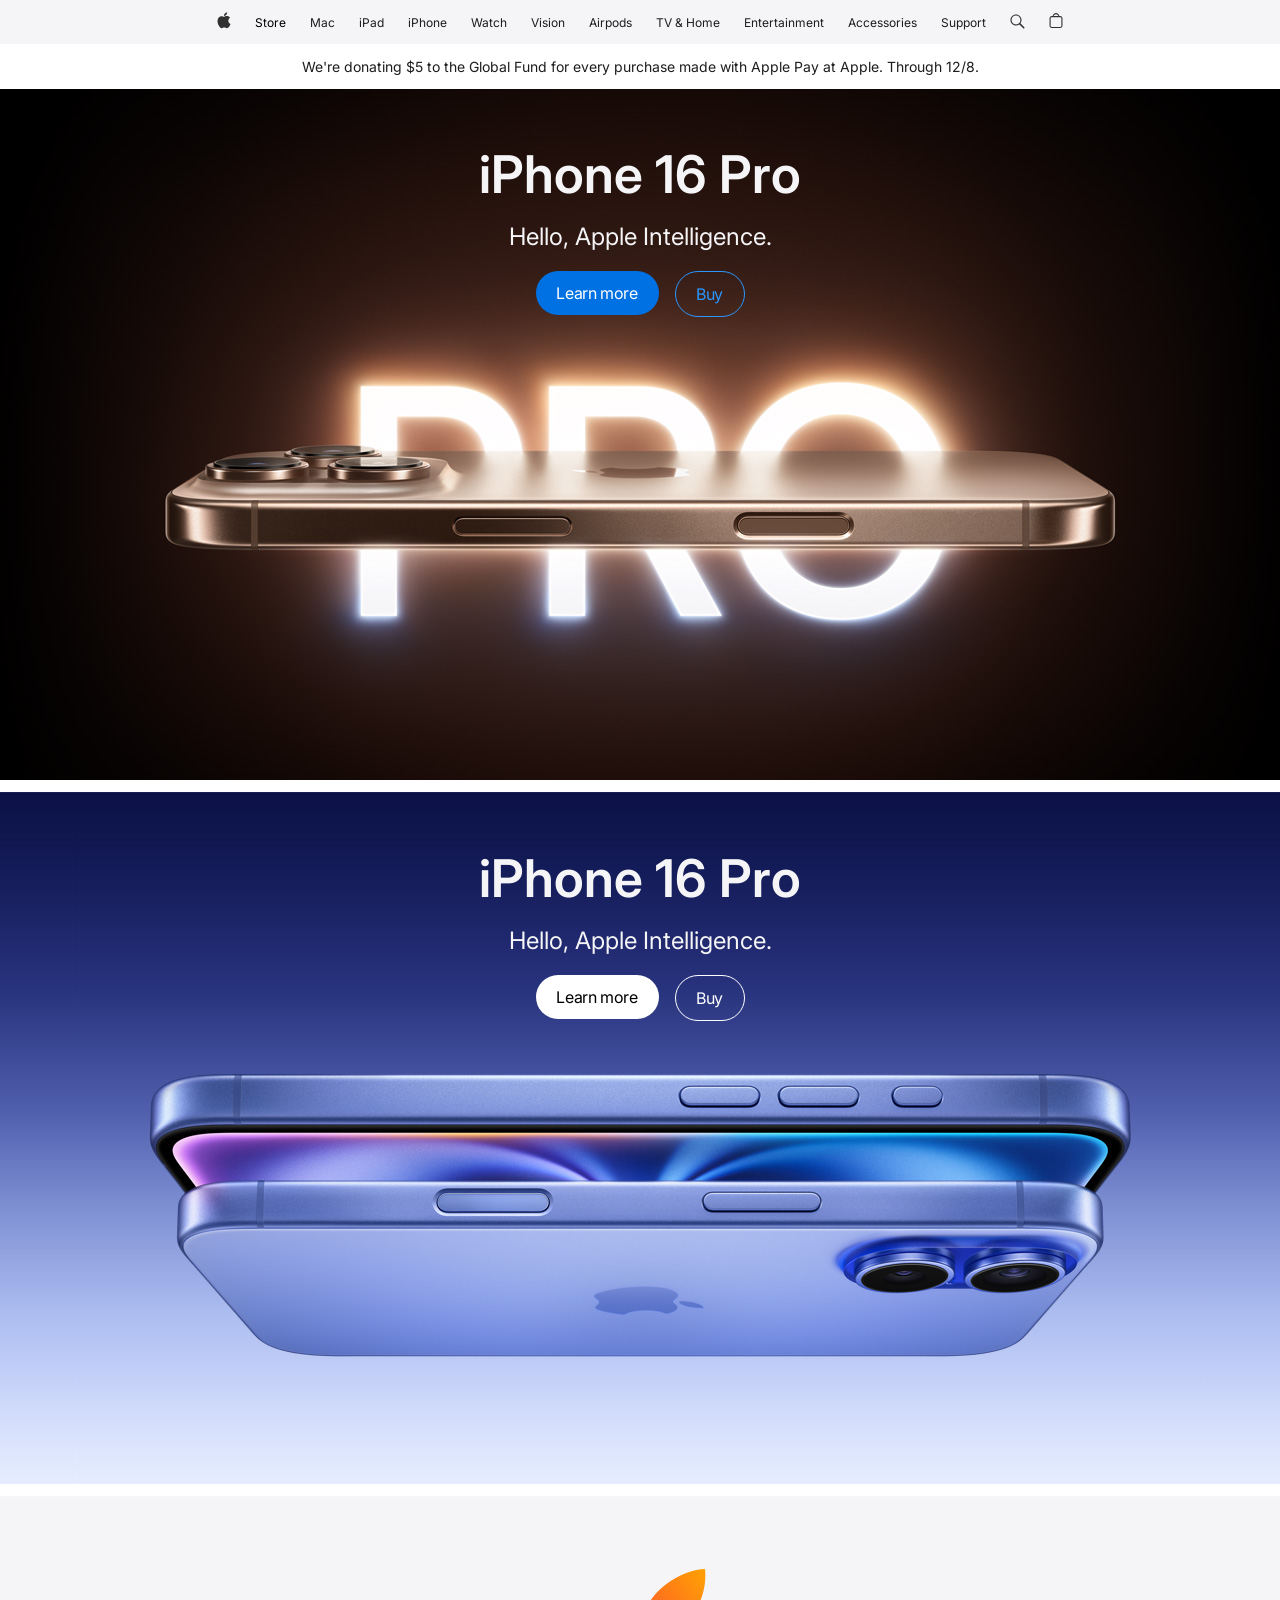
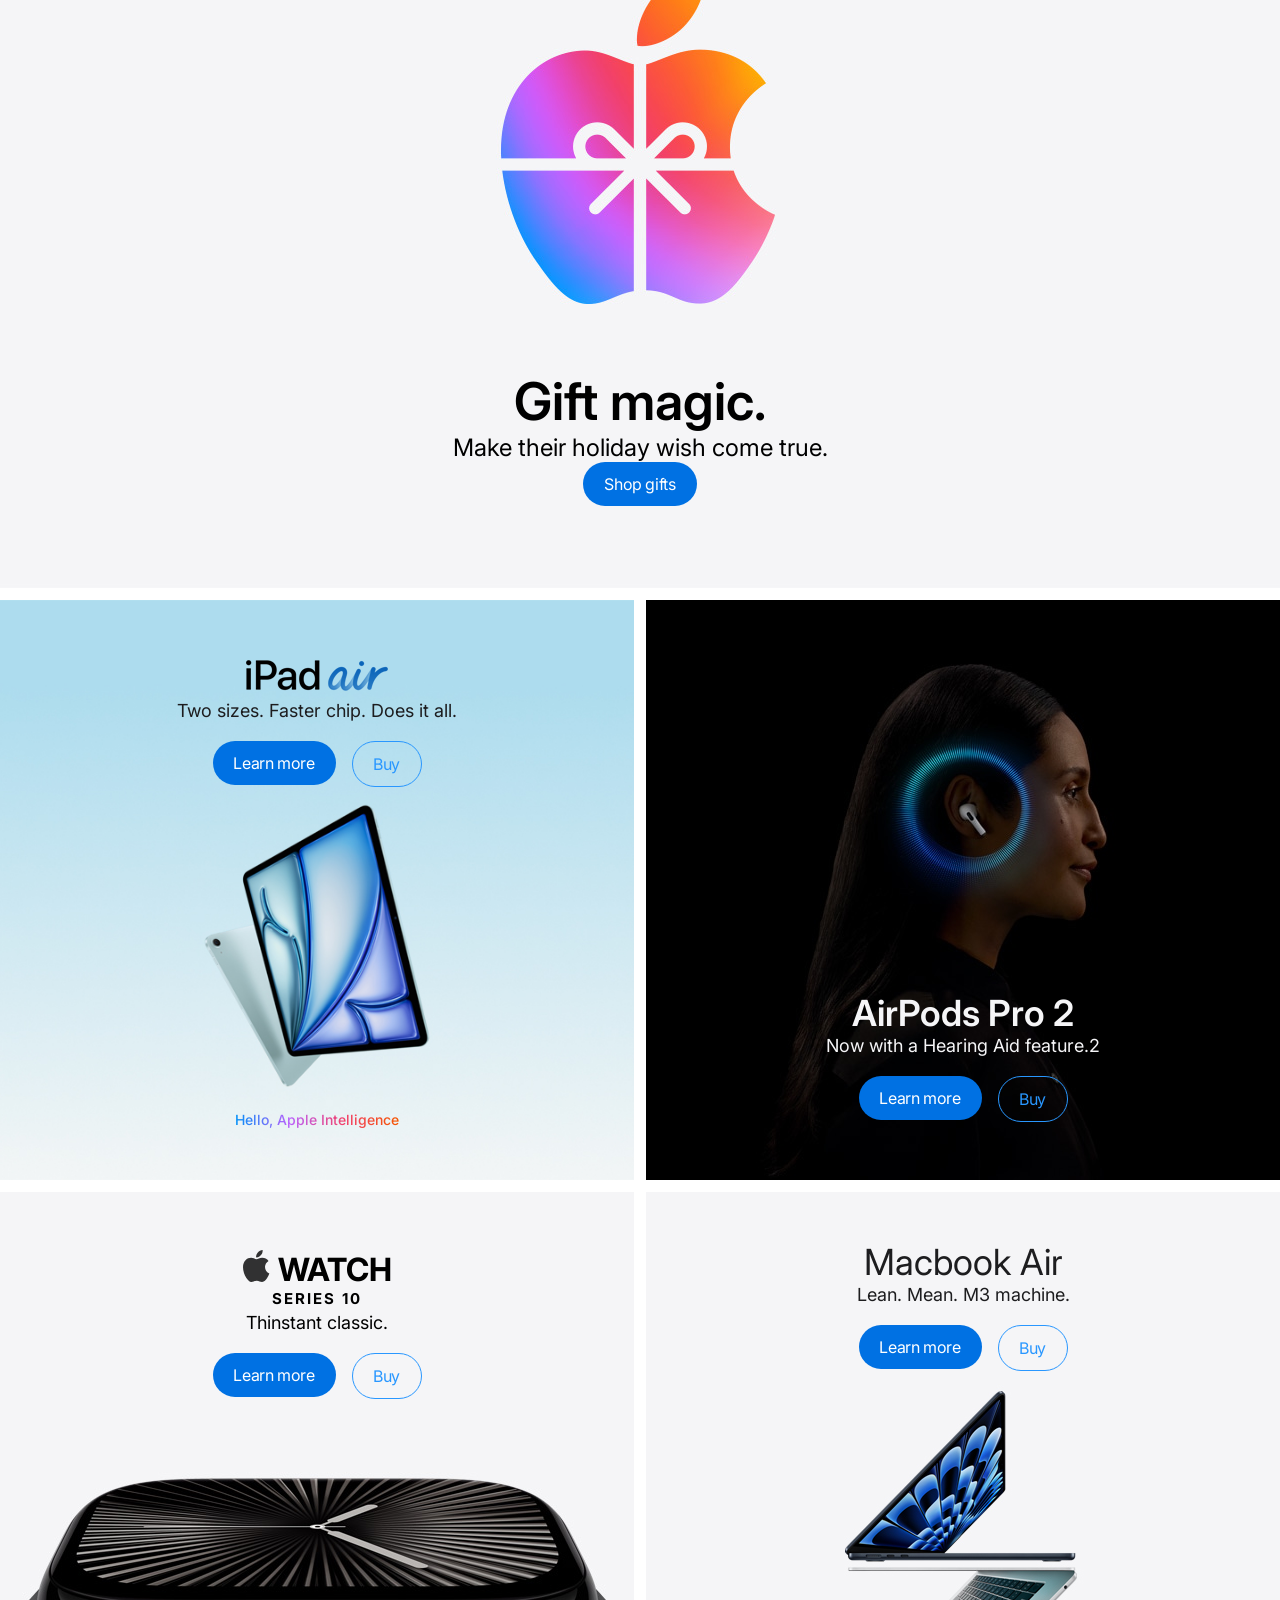
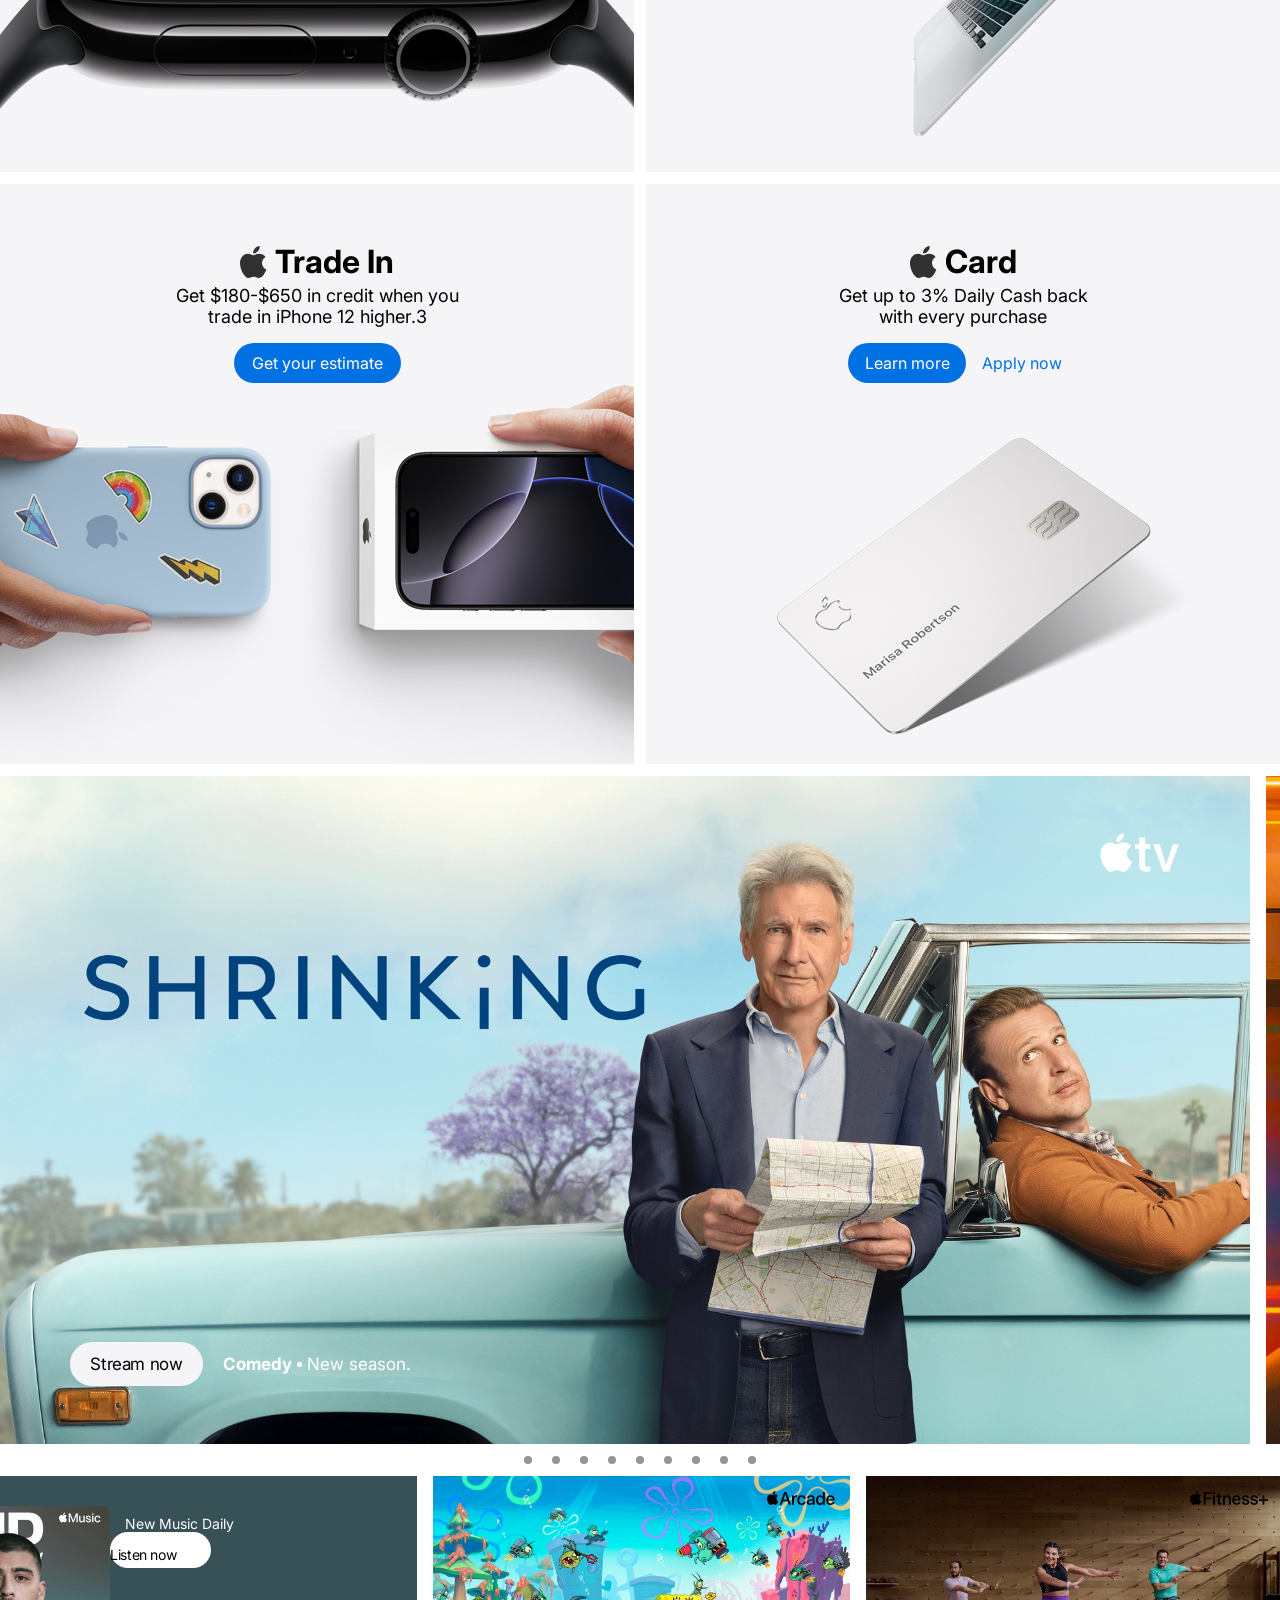
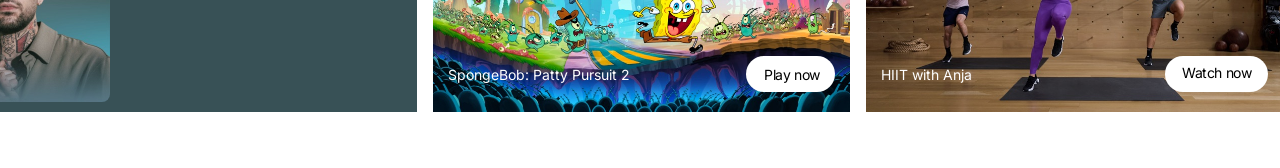
==== index.html @ ac596215 "created new repository" ====
<!doctype html>
<html lang="en">
  <head>
    <meta charset="UTF-8" />
    <meta name="viewport" content="width=device-width, initial-scale=1.0" />
    <link rel="preconnect" href="https://fonts.googleapis.com" />
    <link rel="preconnect" href="https://fonts.gstatic.com" crossorigin />
    <link
      href="https://fonts.googleapis.com/css2?family=Bebas+Neue&family=Bitter:ital,wght@0,100..900;1,100..900&family=Commissioner:wght@100..900&family=Hanuman:wght@100..900&family=Inter:ital,opsz,wght@0,14..32,100..900;1,14..32,100..900&family=Merriweather:ital,opsz,wght@0,18..144,300..900;1,18..144,300..900&family=Montserrat:ital,wght@0,100..900;1,100..900&family=Roboto:ital,wght@0,100..900;1,100..900&family=Source+Serif+4:ital,opsz,wght@0,8..60,200..900;1,8..60,200..900&family=Spectral:ital,wght@0,200;0,300;0,400;0,500;0,600;0,700;0,800;1,200;1,300;1,400;1,500;1,600;1,700;1,800&display=swap"
      rel="stylesheet"
    />
    <link rel="stylesheet" href="style.css" />

    <title>Document</title>
  </head>
  <body>
    <div class="navbar">
      <div class="nav">
        <div class="applelogo">
          <img src="/images/applelogo.svg" alt="" />
        </div>
        <div class="navtext1">
          <a href="applestore.html" id="menu" class="storestyle"
            ><p>Store</p></a
          >
          <p id="menu">Mac</p>
          <p id="menu">iPad</p>
          <p id="menu">iPhone</p>
          <p id="menu">Watch</p>
          <p id="menu">Vision</p>
          <p id="menu">Airpods</p>
          <p id="menu">TV & Home</p>
          <p id="menu">Entertainment</p>
          <p id="menu">Accessories</p>
          <p id="menu">Support</p>
        </div>
        <div class="navicon">
          <img src="/images/search.svg" alt="" />
          <img src="/images/purchase.svg" alt="" />
          <img class="menu-icon" src="//images/menu.svg" alt="" />
        </div>
      </div>
      <div class="navtext2">
        <p class="nav-text">
          We're donating $5 to the Global Fund for every purchase made with
          Apple Pay at Apple. Through 12/8.
        </p>
      </div>
    </div>
    <div class="section1">
      <div class="sec1-text">
        <p class="iphone16">iPhone 16 Pro</p>
        <p class="hello">Hello, Apple Intelligence.</p>
        <div class="learn-buy buybutton">
          <div class="learnmore"><p class="text1">Learn more</p></div>
          <div class="buy"><p class="text2">Buy</p></div>
        </div>
      </div>
    </div>
    <div class="section2">
      <div class="sec2-text">
        <p class="iphone16">iPhone 16 Pro</p>
        <p class="hello">Hello, Apple Intelligence.</p>
        <div class="learn-buy buybutton">
          <div class="learnmore2"><p class="text1-2">Learn more</p></div>
          <div class="buy2"><p class="text2-2">Buy</p></div>
        </div>
      </div>
    </div>
    <div class="section3">
      <div class="sec3-text">
        <p class="gift">Gift magic.</p>
        <p class="sec3-text1">Make their holiday wish come true.</p>
        <div class="shopborder"><p class="sec3button">Shop gifts</p></div>
      </div>
    </div>
    <!-- section4 -->
    <div class="section4">
      <div class="section4left">
        <div class="sec4-left">
          <img class="ipadimg" src="/images/ipadair.png" alt="" />
          <p class="ipadtext">Two sizes. Faster chip. Does it all.</p>
          <div class="learn-buy">
            <div class="learnmore"><p class="text1">Learn more</p></div>
            <div class="buy"><p class="text2">Buy</p></div>
          </div>
          <p class="sec4-hello">Hello, Apple Intelligence</p>
        </div>
      </div>
      <div class="section4right">
        <div class="sec4textbottom">
          <p class="airpod">AirPods Pro 2</p>
          <p class="airpodtext">Now with a Hearing Aid feature.2</p>
          <div class="learn-buy sec4buttons">
            <div class="learnmore"><p class="text1">Learn more</p></div>
            <div class="buy"><p class="text2">Buy</p></div>
          </div>
        </div>
      </div>
    </div>
    <!-- section5 -->
    <div class="section5">
      <div class="watch">
        <div class="watchmain">
          <div class="watchicon">
            <img class="sec5-apple" src="/images/applelogo-sec5.svg" alt="" />
            <p class="watch-watch">WATCH</p>
          </div>
          <p class="watch-series">SERIES 10</p>
          <p class="watch-text">Thinstant classic.</p>
          <div class="learn-buy">
            <div class="learnmore"><p class="text1">Learn more</p></div>
            <div class="buy"><p class="text2">Buy</p></div>
          </div>
        </div>
      </div>
      <div class="macbook">
        <div class="macbookmain">
          <p class="macbookair">Macbook Air</p>
          <p class="macbooktext">Lean. Mean. M3 machine.</p>
          <div class="learn-buy">
            <div class="learnmore"><p class="text1">Learn more</p></div>
            <div class="buy"><p class="text2">Buy</p></div>
          </div>
        </div>
      </div>
    </div>
    <!-- section6 -->
    <div class="section6">
      <div class="trade">
        <div class="trademain">
          <div class="tradelogo">
            <img class="sec5-apple" src="/images/applelogo-sec5.svg" alt="" />
            <p class="tradename">Trade In</p>
          </div>
          <p class="tradetext1">Get $180-$650 in credit when you</p>
          <p class="tradetext2">trade in iPhone 12 higher.3</p>
          <div class="tradebutton">
            <p class="tradeb-text">Get your estimate</p>
          </div>
        </div>
      </div>
      <div class="card">
        <div class="cardmain">
          <div class="cardlogo">
            <img class="sec5-apple" src="/images/applelogo-sec5.svg" alt="" />
            <p class="cardname">Card</p>
          </div>
          <p class="cardtext1">Get up to 3% Daily Cash back</p>
          <p class="cardtext2">with every purchase</p>
          <div class="cardbuttons">
            <div class="cardbutton-1">
              <p class="cardb-text1">Learn more</p>
            </div>
            <div class="carbutton-2">
              <p class="cardb-text2">Apply now</p>
            </div>
          </div>
        </div>
      </div>
    </div>
    <!-- section7 -->
    <div class="section7">
      <div class="movie1 moviesize" id="m1">
        <div class="m-line">
          <div class="streambutton"><p class="stream-b">Stream now</p></div>
          <div class="right-text">
            <p class="genre">Comedy</p>
            <div class="dot"></div>
            <p class="m-text">New season.</p>
          </div>
        </div>
      </div>

      <div class="movie2 moviesize" id="m2">
        <div class="m-line">
          <div class="streambutton"><p class="stream-b">Stream now</p></div>
          <div class="right-text">
            <p class="genre">Thriller</p>
            <div class="dot"></div>
            <p class="m-text">Who can you turst when it's all one the line?</p>
          </div>
        </div>
      </div>

      <div class="movie3 moviesize" id="m3">
        <div class="m-line">
          <div class="streambutton"><p class="stream-b">Stream now</p></div>
          <div class="right-text">
            <p class="genre">Adventure</p>
            <div class="dot"></div>
            <p class="m-text">New season Feb 27.</p>
          </div>
        </div>
      </div>

      <div class="movie4 moviesize" id="m4">
        <div class="m-line">
          <div class="streambutton"><p class="stream-b">Stream now</p></div>

          <div class="right-text">
            <p class="genre">Thriller</p>
            <div class="dot"></div>
            <p class="m-text">
              A secret agent embarks on her most dangerous mission yet.
            </p>
          </div>
        </div>
      </div>

      <div class="movie5 moviesize" id="m5">
        <div class="m-line">
          <div class="streambutton"><p class="stream-b">Stream now</p></div>

          <div class="right-text">
            <p class="genre">Action</p>
            <div class="dot"></div>
            <p class="m-text">Oscar Nominations Including Best Picture</p>
          </div>
        </div>
      </div>

      <div class="movie6 moviesize" id="m6">
        <div class="m-line">
          <div class="streambutton"><p class="stream-b">Stream now</p></div>
          <div class="right-text">
            <p class="genre">Drama</p>
            <div class="dot"></div>
            <p class="m-text">Happiness is a statae of mind.</p>
          </div>
        </div>
      </div>

      <div class="movie7 moviesize" id="m7">
        <div class="m-line">
          <div class="streambutton"><p class="stream-b">Stream now</p></div>
          <div class="right-text">
            <p class="genre">Comedy</p>
            <div class="dot"></div>
            <p class="m-text">Kindness makes a comeback..</p>
          </div>
        </div>
      </div>

      <div class="movie8 moviesize" id="m8">
        <div class="m-line">
          <div class="streambutton"><p class="stream-b">Stream now</p></div>
          <div class="right-text">
            <p class="genre">Drama</p>
            <div class="dot"></div>
            <p class="m-text">An impossible pairing.</p>
          </div>
        </div>
      </div>

      <div class="movie9 moviesize" id="m9">
        <div class="m-line">
          <div class="streambutton"><p class="stream-b">Stream now</p></div>
          <div class="right-text">
            <p class="genre">Drama</p>
            <div class="dot"></div>
            <p class="m-text">The truth is the top story.</p>
          </div>
        </div>
      </div>
    </div>
    <div class="section7-1">
      <a href="#m1">
        <div class="circle"></div>
      </a>
      <a href="#m2">
        <div class="circle"></div>
      </a>
      <a href="#m3">
        <div class="circle"></div>
      </a>
      <a href="#m4">
        <div class="circle"></div>
      </a>
      <a href="#m5">
        <div class="circle"></div>
      </a>
      <a href="#m6">
        <div class="circle"></div>
      </a>
      <a href="#m7">
        <div class="circle"></div>
      </a>
      <a href="#m8">
        <div class="circle"></div>
      </a>
      <a href="#m9">
        <div class="circle"></div>
      </a>
    </div>
    <!-- section8 -->
    <div class="section8">
      <div class="scroll-track">
        <div id="c1" class="com1 commercial flex-center">
          <div class="div2">
            <img class="img1-style" src="/images/img1.jpg" alt="" />
            <div class="music-rightside">
              <img class="music-icon" src="/images/music.svg" alt="" />
              <p class="com-text">New Music Daily</p>
              <div class="play-button-l">
                <p>Listen now</p>
              </div>
            </div>
          </div>
        </div>
        <div id="c2" class="com2 commercial">
          <img class="arcade-icon" src="/images/arcade.svg" alt="" />
          <div class="text-button">
            <div class="text-div">
              <p class="com-text">SpongeBob: Patty Pursuit 2</p>
            </div>
            <div class="play-button-p"><p id="text-text">Play now</p></div>
          </div>
        </div>
        <div id="c3" class="com3 commercial">
          <img class="fitness-icon" src="/images/fitness.svg" alt="" />
          <div class="text-button">
            <div class="text-div"><p class="com-text">HIIT with Anja</p></div>
            <div class="play-button-w"><p id="text-text">Watch now</p></div>
          </div>
        </div>
        <div id="c4" class="com4 commercial">
          <div class="div2">
            <img class="img4-style" src="/images/img4.jpg" alt="" />
            <div class="music-rightside">
              <img class="music-icon" src="/images/music.svg" alt="" />
              <p class="com-text">Sabrina Carpenter: The Zane Lowe Interview</p>
              <div class="play-button-l">
                <p id="text-text">Listen now</p>
              </div>
            </div>
          </div>
        </div>
        <div id="c5" class="com5 commercial">
          <img class="arcade-icon" src="/images/arcade.svg" alt="" />
          <div class="text-button">
            <div class="text-div">
              <p class="com-text">Hello Kitty Island Adventure</p>
            </div>
            <div class="play-button-p"><p id="text-text">Play now</p></div>
          </div>
        </div>
        <div id="c6" class="com6 commercial">
          <img class="fitness-icon" src="/images/fitness.svg" alt="" />
          <div class="text-button">
            <div class="text-div"><p class="com-text">Bad Bunny</p></div>
            <div class="play-button-w"><p id="text-text">Watch now</p></div>
          </div>
        </div>
        <div id="c7" class="com7 commercial">
          <div class="div2">
            <img class="img7-style" src="/images/img7.jpg" alt="" />
            <div class="music-rightside">
              <img class="music-icon" src="/images/music.svg" alt="" />
              <p class="com-text">A-List Pop</p>
              <div class="play-button-l">
                <p id="text-text">Listen now</p>
              </div>
            </div>
          </div>
        </div>
        <div id="c8" class="com8 commercial">
          <div class="space-between">
            <img class="arcade-icon" src="/images/arcade.svg" alt="" />
            <div class="text-button">
              <div class="text-div">
                <p class="com-text">PowerWash Simulator</p>
              </div>
              <div class="play-button-p"><p id="text-text">Play now</p></div>
            </div>
          </div>
        </div>
        <div id="c9" class="com9 commercial">
          <div class="space-between">
            <img class="fitness-icon" src="/images/fitness.svg" alt="" />
            <div class="text-button">
              <div class="text-div">
                <p class="com-text">Black History Month</p>
              </div>
              <div class="play-button-w"><p id="text-text">Watch now</p></div>
            </div>
          </div>
        </div>
      </div>
    </div>
    <!-- section9 -->
    <div class="s9-div">
      <img class="s9-playbutton" src="/images/playbutton.svg" alt="" />
    </div>
  </body>
</html>
---- style.css ----
body {
  margin: 0;
  margin-top: 88px;
}

.nav {
  display: flex;
  justify-content: center;
  flex-direction: row;
  gap: 24px;
  background: rgba(245, 245, 247, 0.973);
  color: #1d1d1f;
  font-family: Inter;
  font-size: 12px;
  font-weight: 400;
}
.applelogo {
  display: flex;
  align-items: center;
}
#menu {
  margin: 0;
  display: flex;
  align-items: center;
}
.navtext1 {
  display: flex;
  justify-content: center;
  gap: 24px;
}
.navicon {
  display: flex;
  gap: 24px;
}
.navtext2 {
  display: flex;
  justify-content: center;
  align-items: center;
  color: #1d1d1f;
  font-family: Inter;
  font-size: 14px;
  font-weight: 400;
  background-color: #fff;
}
.menu-icon {
  width: 14px;
  display: none;
}
.storestyle {
  text-decoration: none;
  color: black;
}
.storestyle :visited {
  color: black;
}

/* section1 */
.section1 {
  background-image: url(/images/sec1.jpg);

  height: 692px;
  background-position: center;
  background-size: cover;
}
.sec1-text {
  display: flex;
  justify-content: center;
  align-items: center;
  flex-direction: column;
}
.navbar {
  position: fixed;
  top: 0;
  right: 0;
  left: 0;
}
.iphone16 {
  color: #f5f5f7;
  font-family: Inter;
  font-size: 52px;
  font-weight: 600;
  margin: 0;
  margin-top: 55px;
}
.hello {
  color: #f5f5f7;
  font-family: Inter;
  font-size: 24px;
  font-weight: 400;
  margin: 0;
  margin-top: 16px;
}
.learn-buy {
  font-size: 16px;
  font-weight: 400;
  display: flex;
  flex-direction: row;
  margin-top: 20px;
  gap: 16px;
}
.learnmore {
  width: 123px;
  height: 44px;
  background-color: #0071e3;
  border-radius: 50px;
}
.buy {
  width: 68px;
  height: 44px;
  border-radius: 50px;
  border: 1px solid #2997ff;
}
.text1 {
  font-family: Inter;
  display: flex;
  justify-content: center;
  align-items: center;
  padding: 12px 20px;
  color: #fff;
  margin: 0;
  letter-spacing: -0.374px;
}
.text2 {
  font-family: Inter;
  display: flex;
  justify-content: center;
  align-items: center;
  padding: 12px 20px;
  color: #2997ff;
  margin: 0;
  letter-spacing: -0.374px;
}

/* section2 */
.section2 {
  background-image: url(/images/sec2.jpg);
  background-position: center;
  background-size: cover;

  height: 692px;
  margin-top: 12px;
}
.sec2-text {
  display: flex;
  justify-content: center;
  align-items: center;
  flex-direction: column;
}
.learnmore2 {
  width: 123px;
  height: 44px;
  background-color: #fff;
  border-radius: 50px;
}

.buy2 {
  width: 68px;
  height: 44px;
  border-radius: 50px;
  border: 1px solid #fff;
}
.text1-2 {
  font-family: Inter;
  display: flex;
  justify-content: center;
  align-items: center;
  padding: 12px 20px;
  color: #000;
  margin: 0;
  letter-spacing: -0.374px;
}
.text2-2 {
  font-family: Inter;
  display: flex;
  justify-content: center;
  align-items: center;
  padding: 12px 20px;
  color: #fff;
  margin: 0;
  letter-spacing: -0.374px;
}

/* section3 */
.section3 {
  background-image: url(/images/sec3.jpg);
  background-position: center;
  background-size: cover;

  height: 692px;
  margin-top: 12px;
  display: flex;
  align-items: flex-end;
  justify-content: center;
}

.sec3-text {
  display: flex;
  flex-direction: column;
  justify-content: center;
  align-items: center;
}
.gift {
  color: #000;
  font-family: Inter;
  font-size: 52px;
  font-weight: 600;
  margin: 0;
}
.sec3-text1 {
  color: #000;
  font-family: Inter;
  font-size: 24px;
  font-weight: 400;
  margin: 0;
}
.shopborder {
  background-color: #0071e3;
  border-radius: 50px;
  width: 114px;
  height: 44px;
  margin-bottom: 82px;
}
.sec3button {
  color: #fff;
  font-family: Inter;
  font-size: 16px;
  font-weight: 400;
  margin: 12px 20px 12px 20px;
  letter-spacing: -0.374px;
  display: flex;
  justify-content: center;
  align-items: center;
}

/* section4 */
.section4 {
  display: flex;
  flex-direction: row;
  gap: 12px;
  margin-top: 12px;
}
.section4left {
  background-image: url(/images/sec3-768.jpg);
  background-size: cover;
  background-position: center;
  width: 942px;
  height: 580px;
}

.ipadimg {
  height: 33px;
  margin-top: 58px;
}
.ipadtext {
  color: #1d1d1f;
  font-family: Inter;
  font-size: 18px;
  font-weight: 400;
  margin: 0;
  margin-top: 9px;
}
.sec4-left {
  display: flex;
  flex-direction: column;
  justify-content: center;
  align-items: center;
}
.sec4-hello {
  background: linear-gradient(
    90deg,
    #0090f7 0%,
    #ba62fc 33.33%,
    #f2416b 66.67%,
    #f55600 100%
  );
  background-clip: text;
  -webkit-background-clip: text;
  -webkit-text-fill-color: transparent;
  font-family: Inter;

  font-size: 14px;
  font-weight: 500;
  margin-top: 324px;
}
.section4right {
  background-image: url(/images/airpod.jpg);
  background-size: cover;
  background-position: center;
  width: 942px;
  height: 580px;
  display: flex;
  flex-direction: column;
  justify-content: flex-end;
  align-items: center;
}
.airpod {
  color: #f5f5f7;
  font-family: Inter;
  font-size: 36px;
  font-weight: 600;
  margin: 0;
}
.airpodtext {
  color: #f5f5f7;
  font-family: Inter;
  font-size: 18px;
  font-weight: 400;
  margin: 0;
}
.sec4textbottom {
  text-align: center;
  margin-bottom: 58px;
}
.sec4buttons {
  display: flex;
  justify-content: center;
}

/* section5 */
.section5 {
  display: flex;
  flex-direction: row;
  gap: 12px;
  margin-top: 12px;
}
.watch {
  background-image: url(/images/watch.jpg);
  background-size: cover;
  background-position: center;
  width: 942px;
  height: 580px;
}
.watchmain {
  display: flex;
  flex-direction: column;
  justify-content: center;
  align-items: center;
  margin-top: 58px;
}
.watchicon {
  display: flex;
  flex-direction: row;
  gap: 8px;
}
.sec5-apple {
  height: 32px;
}
.watch-watch {
  color: #000;
  font-family: Inter;
  font-size: 32px;
  font-weight: 700;
  margin: 0;
}
.watch-series {
  color: #000;
  font-family: Inter;
  font-size: 15px;
  font-weight: 700;
  letter-spacing: 2px;
  margin: 0;
  margin-bottom: 4px;
}
.watch-text {
  color: #000;
  font-family: Inter;
  font-size: 18px;
  font-weight: 400;
  margin: 0;
}
.macbook {
  background-image: url(/images/macbook.jpg);
  background-size: cover;
  background-position: center;
  width: 942px;
  height: 580px;
}
.macbookmain {
  display: flex;
  flex-direction: column;
  justify-content: center;
  align-items: center;
  margin-top: 48px;
}
.macbookair {
  color: #1d1d1f;
  font-family: Inter;
  font-size: 36px;
  margin: 0;
}
.macbooktext {
  color: #1d1d1f;
  font-family: Inter;
  font-size: 18px;
  font-weight: 400;
  margin: 0;
}

/* section6 */
.section6 {
  display: flex;
  flex-direction: row;
  gap: 12px;
  margin-top: 12px;
}
.cardname {
  color: #000;
  font-family: Inter;
  font-weight: 700;
  font-size: 32px;
  margin: 0;
}
.trade {
  background-image: url(/images/trade.jpg);
  background-size: cover;
  background-position: center;
  width: 942px;
  height: 580px;
}
.tradename {
  color: #000;
  font-family: Inter;
  font-weight: 700;
  font-size: 32px;
  margin: 0;
}
.trademain {
  display: flex;
  flex-direction: column;
  justify-content: center;
  align-items: center;
  margin-top: 58.42px;
}
.tradelogo {
  display: flex;
  flex-direction: row;
  gap: 8px;
  justify-content: center;
  align-items: center;
  margin-bottom: 4px;
}
.card {
  background-image: url(/images/card.jpg);
  background-size: cover;
  background-position: center;
  width: 942px;
  height: 580px;
}
.cardmain {
  display: flex;
  flex-direction: column;
  margin-top: 58px;
}
.tradebutton {
  border-radius: 50px;
  background-color: #0071e3;
  display: flex;
  justify-content: center;
  align-items: center;
  width: 167px;
  height: 40px;
  margin-top: 16px;
}
.tradeb-text {
  display: flex;
  justify-content: center;
  align-items: center;
  color: #fff;
  font-family: Inter;
  font-size: 16px;
  font-weight: 400;
}
.tradetext1 {
  margin: 0;
  display: flex;
  justify-content: center;
  align-items: center;
  font-family: Inter;
  font-size: 18px;
  font-weight: 400;
}
.tradetext2 {
  margin: 0;
  display: flex;
  justify-content: center;
  align-items: center;
  font-family: Inter;
  font-size: 18px;
  font-weight: 400;
}
.cardlogo {
  display: flex;
  flex-direction: row;
  gap: 8px;
  justify-content: center;
  align-items: center;
  margin-bottom: 4px;
}
.cardtext1 {
  margin: 0;
  display: flex;
  justify-content: center;
  align-items: center;
  font-family: Inter;
  font-size: 18px;
  font-weight: 400;
}
.cardtext2 {
  margin: 0;
  display: flex;
  justify-content: center;
  align-items: center;
  font-family: Inter;
  font-size: 18px;
  font-weight: 400;
}
.cardbuttons {
  display: flex;
  flex-direction: row;
  justify-content: center;
  align-items: center;
  margin-top: 16px;
}
.cardbutton-1 {
  border-radius: 50px;
  background-color: #0071e3;
  width: 118px;
  height: 40px;
}
.cardbutton-2 {
  border: 5px solid #0071e3;
  border-radius: 50px;
  width: 112px;
  height: 40px;
}
.cardb-text1 {
  display: flex;
  justify-content: center;
  align-items: center;
  color: #fff;
  font-family: Inter;
  font-size: 16px;
  font-weight: 400;
  margin: 0;
  padding: 10px 16px;
}
.cardb-text2 {
  display: flex;
  justify-content: center;
  align-items: center;
  color: #0071e3;
  font-family: Inter;
  font-size: 16px;
  font-weight: 400;
  margin: 0;
  padding: 10px 16px;
}
.sec5-apple {
  display: flex;
}

/* section7 */
.section7 {
  display: flex;
  margin-top: 12px;
  gap: 16px;
  overflow: scroll;
  scroll-snap-type: x mandatory;
  scroll-behavior: smooth;
}

.moviesize {
  min-width: 1250px;
  height: 668px;
  scroll-snap-align: center;
}
.movie1 {
  background-image: url(/images/shrinking.jpg);
  background-size: cover;
}
.movie2 {
  background-image: url(/images/hijack.jpg);
  background-size: cover;
}
.movie3 {
  background-image: url(/images/monarch.jpg);
  background-size: cover;
}
.movie4 {
  background-image: url(/images/tehran.jpg);
  background-size: cover;
}
.movie5 {
  background-image: url(/images/f1.jpg);
  background-size: cover;
}
.movie6 {
  background-image: url(/images/pluribus.jpg);
  background-size: cover;
}
.movie7 {
  background-image: url(/images/tedlasso.jpg);
  background-size: cover;
}
.movie8 {
  background-image: url(/images/dropsofgod.jpg);
  background-size: cover;
}
.movie9 {
  background-image: url(/images/themorningshow.jpg);
  background-size: cover;
}
/* section7-moviegenres */
.m-line {
  display: flex;
  margin-top: 566px;
  margin-left: 70px;
  gap: 20px;
}
.dot {
  width: 5px;
  height: 5px;
  border-radius: 100%;
  background-color: white;
}
.streambutton {
  width: 133px;
  height: 44px;
  border-radius: 50px;
  background: #f5f5f7;
}
.stream-b {
  font-family: Inter;
  font-size: 17px;
  font-weight: 400;
  color: #000;
  display: flex;
  justify-content: center;
  align-items: center;
  letter-spacing: -0.374px;
  margin: 12px 20px 12px 20px;
}
.right-text {
  display: flex;
  justify-content: center;
  align-items: center;
  gap: 5px;
}
.genre {
  font-family: Inter;
  font-size: 17px;
  font-weight: 700;
  color: #fff;
  margin: 0;
  display: flex;
  justify-content: center;
  align-items: center;
}
.m-text {
  font-family: Inter;
  font-size: 17px;
  font-weight: 400px;
  color: #fff;
  margin: 0;
  opacity: 0.999;
}
.circle {
  width: 8px;
  height: 8px;
  border-radius: 100%;
  background-color: rgba(0, 0, 0, 0.42);
}
.section7-1 {
  display: flex;
  justify-content: center;
  align-items: center;
  gap: 20px;
  margin-top: 12px;
  margin-bottom: 12px;
}
.circle:hover {
  background-color: rgba(0, 0, 0, 0.8);
}

/* section8 */
.section8 {
  display: flex;
  gap: 16px;
  overflow: hidden;
}
.commercial {
  width: 417px;
  height: 236px;
  scroll-snap-align: center;
  position: relative;
}
.scroll-track {
  display: flex;
  gap: 16px;
  animation: s 40s linear infinite;
  height: 236px;
}
@keyframes s {
  0% {
    transform: translate(0);
  }
  100% {
    transform: translate(-50%);
  }
}
.flex-center {
  display: flex;
  align-items: center;
  justify-content: center;
}
.com1 {
  background-color: #385156;
  width: 417px;
  height: 236px;
}
.img1-style {
  display: flex;
  width: 196px;
  height: 196px;
  border-radius: 8px;
  margin-top: 20px;
}
.svg1 {
  color: white;
}
.com2 {
  background-image: url(/images/img2.jpg);
  background-position: center;
  background-size: cover;
}
.com3 {
  background-image: url(/images/img3.jpg);
  background-position: center;
  background-size: cover;
}
.com4 {
  background-color: #363639;
}
.img4-style {
  width: 196px;
  height: 196px;
  border-radius: 8px;
  margin-top: 20px;
  margin-left: 15px;
}
.com5 {
  background-image: url(/images/img5.jpg);
  background-position: center;
  background-size: cover;
}
.com6 {
  background-image: url(/images/img6.jpg);
  background-position: center;
  background-size: cover;
}
.com7 {
  background-color: #cc30a7;
}
.img7-style {
  width: 196px;
  height: 196px;
  border-radius: 8px;
  margin-top: 20px;
  margin-left: 15px;
}
.com8 {
  background-image: url(/images/img8.jpg);
  background-position: center;
  background-size: cover;
}
.com9 {
  background-image: url(/img/img9.jpg);
  background-position: center;
  background-size: cover;
}
.div2 {
  display: flex;
  flex-direction: row;
}
.fitness-icon {
  margin-left: 324px;
  margin-top: 15px;
}
.arcade-icon {
  margin-left: 334px;
  margin-top: 15px;
}
.music-icon {
  margin-left: 334px;
  margin-top: 15px;
}
.com-text {
  font-size: 14px;
  font-family: Inter;
  color: white;
  margin: 0;
  display: flex;
  align-items: center;
  margin-left: 15px;
}
.text-button {
  width: 100%;
  display: flex;
  flex-direction: row;
  justify-content: space-between;
  position: absolute;

  bottom: 12px;
}
.tag {
  display: flex;
  align-items: end;
}
.play-text {
  font-size: 14px;
  font-family: Inter;
  letter-spacing: -0.374px;
  color: black;
  margin: 8px 15px;
  text-align: center;
}
.music-text {
  font-size: 14px;
  font-family: Inter;
  letter-spacing: -0.374px;
  margin: 8px 15px;
  color: black;
}
.text-div {
  display: flex;
  justify-content: start;
}
.watchtext {
  font-size: 14px;
  font-family: Inter;
  letter-spacing: -0.374px;
  margin: 8px 15px;
  text-align: center;
  color: black;
}
.play-button {
  background-color: white;
  border-radius: 50px;
}
.play-button-p {
  width: 88.65px;
  height: 36px;
  background-color: white;
  border-radius: 50px;
  display: flex;
  justify-content: end;
  font-size: 14px;
  font-family: Inter;
  letter-spacing: -0.374px;
  color: black;
  margin: 8px 15px;
  text-align: center;
}
.play-button-w {
  width: 102.58px;
  height: 36px;
  background-color: white;
  border-radius: 50px;
  font-size: 14px;
  font-family: Inter;
  letter-spacing: -0.374px;
  color: black;
  margin: 8px 15px;
  text-align: center;
}
.play-button-l {
  width: 100.53px;
  height: 36px;
  background-color: white;
  border-radius: 50px;
  font-size: 14px;
  font-family: Inter;
  letter-spacing: -0.374px;
  color: black;
  display: flex;
  text-align: center;
}
.space-between {
  display: flex;
}
#text-text {
  display: flex;
  justify-content: center;
  align-items: center;
  margin: 8px 15px 8px 15px;
}
.div2 {
  display: flex;
  flex-direction: row;
}
.music-rightside {
  display: flex;
  flex-direction: column;
}
/* section9 */
.s9-div {
  height: 56px;
}
.s9-playbutton {
  position: relative;
  top: 16px;
  right: 1880px;
  width: 24px;
  height: 24px;
}
/* navigation */
@media (max-width: 768px) {
  .navtext1 {
    display: none;
  }
  .menu-icon {
    display: block;
  }
  .nav {
    justify-content: space-between;
    padding-right: 15px;
    padding-left: 15px;
  }
  .nav-text {
    width: 444px;
    text-align: center;
  }
}
@media screen and (max-width: 390px) {
  .navbar {
    width: 390px;
  }
  .nav-text {
    width: 328px;
    text-align: center;
  }
}

/* sec1-mobile */
@media screen and (max-width: 768px) {
  .section1 {
    background-image: url(/images/sec1-768.jpg);
  }
  .iphone16 {
    font-size: 42px;
  }
}
@media screen and (max-width: 390px) {
  .section1 {
    background-image: url(/images/sec1-390.jpg);
    background-size: cover;

    width: 390px;
    height: 500px;
  }
  .hello {
    font-size: 18px;
  }
  .sec1-text {
    display: flex;
    justify-content: center;
    align-items: center;
    flex-direction: column;
  }

  .iphone16 {
    font-size: 30px;
  }
  .hello {
    font-size: 24px;
  }
  .learn-buy {
    font-size: 16px;
    font-weight: 400;
    display: flex;
    flex-direction: row;
    margin-top: 20px;
    gap: 16px;
  }
  .learnmore {
    width: 123px;
    height: 44px;
    background-color: #0071e3;
    border-radius: 50px;
  }
  .buy {
    width: 68px;
    height: 44px;
    border-radius: 50px;
    border: 1px solid #2997ff;
  }
  .text1 {
    font-family: Inter;
    display: flex;
    justify-content: center;
    align-items: center;
    padding: 12px 20px;
    color: #fff;
    margin: 0;
    letter-spacing: -0.374px;
  }
  .text2 {
    font-family: Inter;
    display: flex;
    justify-content: center;
    align-items: center;
    padding: 12px 20px;
    color: #2997ff;
    margin: 0;
    letter-spacing: -0.374px;
  }
}
/* section-2 */
@media screen and (max-width: 768px) {
  .section2 {
    background-image: url(/images/sec2-768.jpg);
    height: 650px;
  }
  .hello {
    font-size: 22px;
    margin-top: 4px;
  }
  .buybutton {
    margin-top: 16px;
  }
}
@media screen and (max-width: 390px) {
  .section2 {
    background-image: url(/images/sec2390.jpg);
    width: 390px;
    height: 500px;
  }
}
/* section-3 */
@media screen and (max-width: 768px) {
  .section3 {
    height: 650px;
  }
  .gift {
    font-size: 42px;
  }
  .sec3-text1 {
    font-size: 22px;
  }
  .shopborder {
    margin-top: 5px;
  }
}
@media screen and (max-width: 390px) {
  .section3 {
    width: 390px;
    height: 500px;
  }
}
/* section-4 */
@media screen and (max-width: 768px) {
  .section4left {
    height: 490px;
  }
  .section4right {
    height: 490px;
  }
  .ipadimg {
    margin-top: 42px;
  }
  .learn-buy {
    margin-top: 16px;
  }
  .airpod {
    font-size: 30px;
  }
  .sec4textbottom {
    margin-bottom: 42px;
  }
  .sec4-hello {
    margin-top: 250px;
  }
}
@media screen and (max-width: 390px) {
  .section4 {
    width: 390px;
    display: flex;
    flex-direction: column;
  }
  .section4left {
    width: 390px;
    height: 500px;
  }
  .section4right {
    width: 390px;
    height: 500px;
  }
}
/* section-5 */
@media screen and (max-width: 768px) {
  .watch {
    height: 490px;
  }
  .watchmain {
    margin-top: 46px;
  }
  .macbook {
    height: 490px;
  }
  .sec5-apple {
    height: 27px;
  }
  .watch-watch {
    font-size: 28px;
  }
  .watch-series {
    height: 13px;
  }
  .macbookmain {
    margin-top: 42px;
  }
  .macbookair {
    font-size: 30px;
  }
}
@media screen and (max-width: 390px) {
  .section5 {
    width: 390px;
    display: flex;
    flex-direction: column;
  }
  .watch {
    width: 390px;
    height: 500px;
  }
  .macbook {
    width: 390px;
    height: 500px;
  }
}
/* section-6 */
@media screen and (max-width: 768px) {
  .trade {
    height: 490px;
  }
  .card {
    height: 490px;
  }
  .sec5-apple {
    height: 27px;
  }
  .tradename {
    font-size: 28px;
  }
  .cardname {
    font-size: 28px;
  }
  .trademain {
    margin-top: 46px;
  }
  .cardmain {
    margin-top: 46px;
  }
}
@media screen and (max-width: 390px) {
  .section6 {
    width: 390px;
    display: flex;
    flex-direction: column;
  }
  .trade {
    width: 390px;
    height: 500px;
  }
  .card {
    width: 390px;
    height: 500px;
  }
}
/* section7mobile */
@media screen and (max-width: 768px) {
  .section7 {
    height: 368px;
  }
  .moviesize {
    min-width: 689px;
    height: 368px;
  }
  .m-line {
    margin-top: 305px;
    margin-left: 30px;
    display: flex;
  }

  .com-text {
    font-size: 17px;
  }
}
@media screen and (max-width: 390px) {
  .section7 {
    width: 390px;
    height: 495px;
    gap: 12px;
  }
  .moviesize {
    min-width: 274px;
    height: 495px;
    background-position: center;
    background-size: cover;
  }
  .movie1 {
    background-image: url(/images/shrinking2.webp);
  }

  .m-line {
    display: flex;
    flex-direction: column;
    width: 244px;
    margin-left: 15px;
    margin-right: 15px;
    gap: 16px;
    margin-bottom: 30px;
  }
  .right-text {
    display: flex;
    flex-direction: column;
    order: 1;
  }
  .streambutton {
    order: 2;
    display: flex;
    justify-content: center;
  }
  .streamb {
    display: flex;
    justify-content: center;
  }
  .right-text {
    display: flex;
    justify-content: center;
  }
  .dot {
    display: none;
  }
  .m-text {
    text-align: center;
  }
}
/* section8 */
@media screen and (max-width: 768px) {
  .section8 {
    height: 161px;
  }
  .commercial {
    width: 286px;
  }
}
@media screen and (max-width: 390px) {
  .section8 {
    height: 254px;
  }
  .commercial {
    width: 188px;
    height: 254px;
    background-position: center;
  }
  .img1-style {
    width: 114px;
    height: 114px;
  }
  .img4-style {
    width: 114px;
    height: 114px;
  }
  .img7-style {
    width: 114px;
    height: 114px;
  }
  .text-button {
    display: flex;
    flex-direction: column;
    text-align: center;
    gap: 8px;
  }
  .play-button-p {
    justify-content: center;
  }
  .play-button-l {
    justify-content: center;
  }
  .play-button-w {
    display: flex;
    justify-content: center;
  }
  .com-text {
    display: flex;
    justify-content: center;
  }
  .text-div {
    display: flex;
    justify-content: center;
  }
}
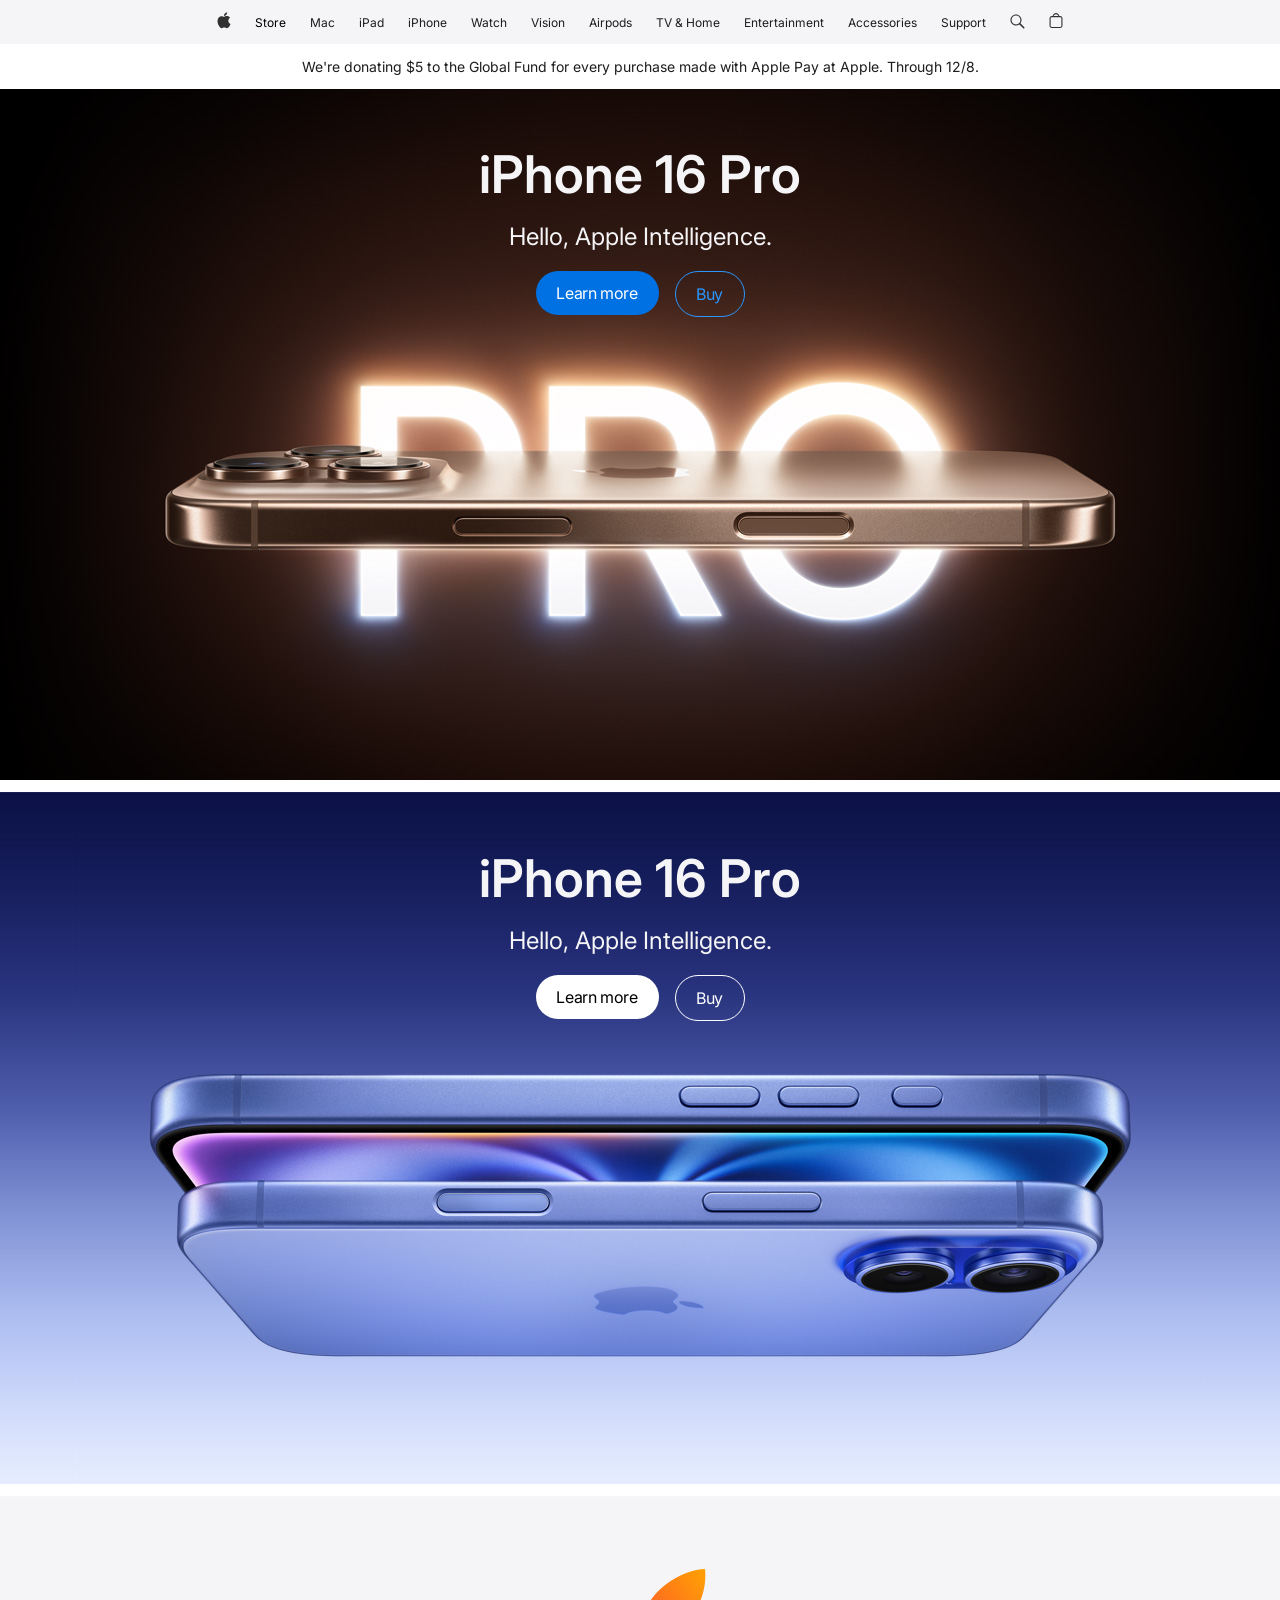
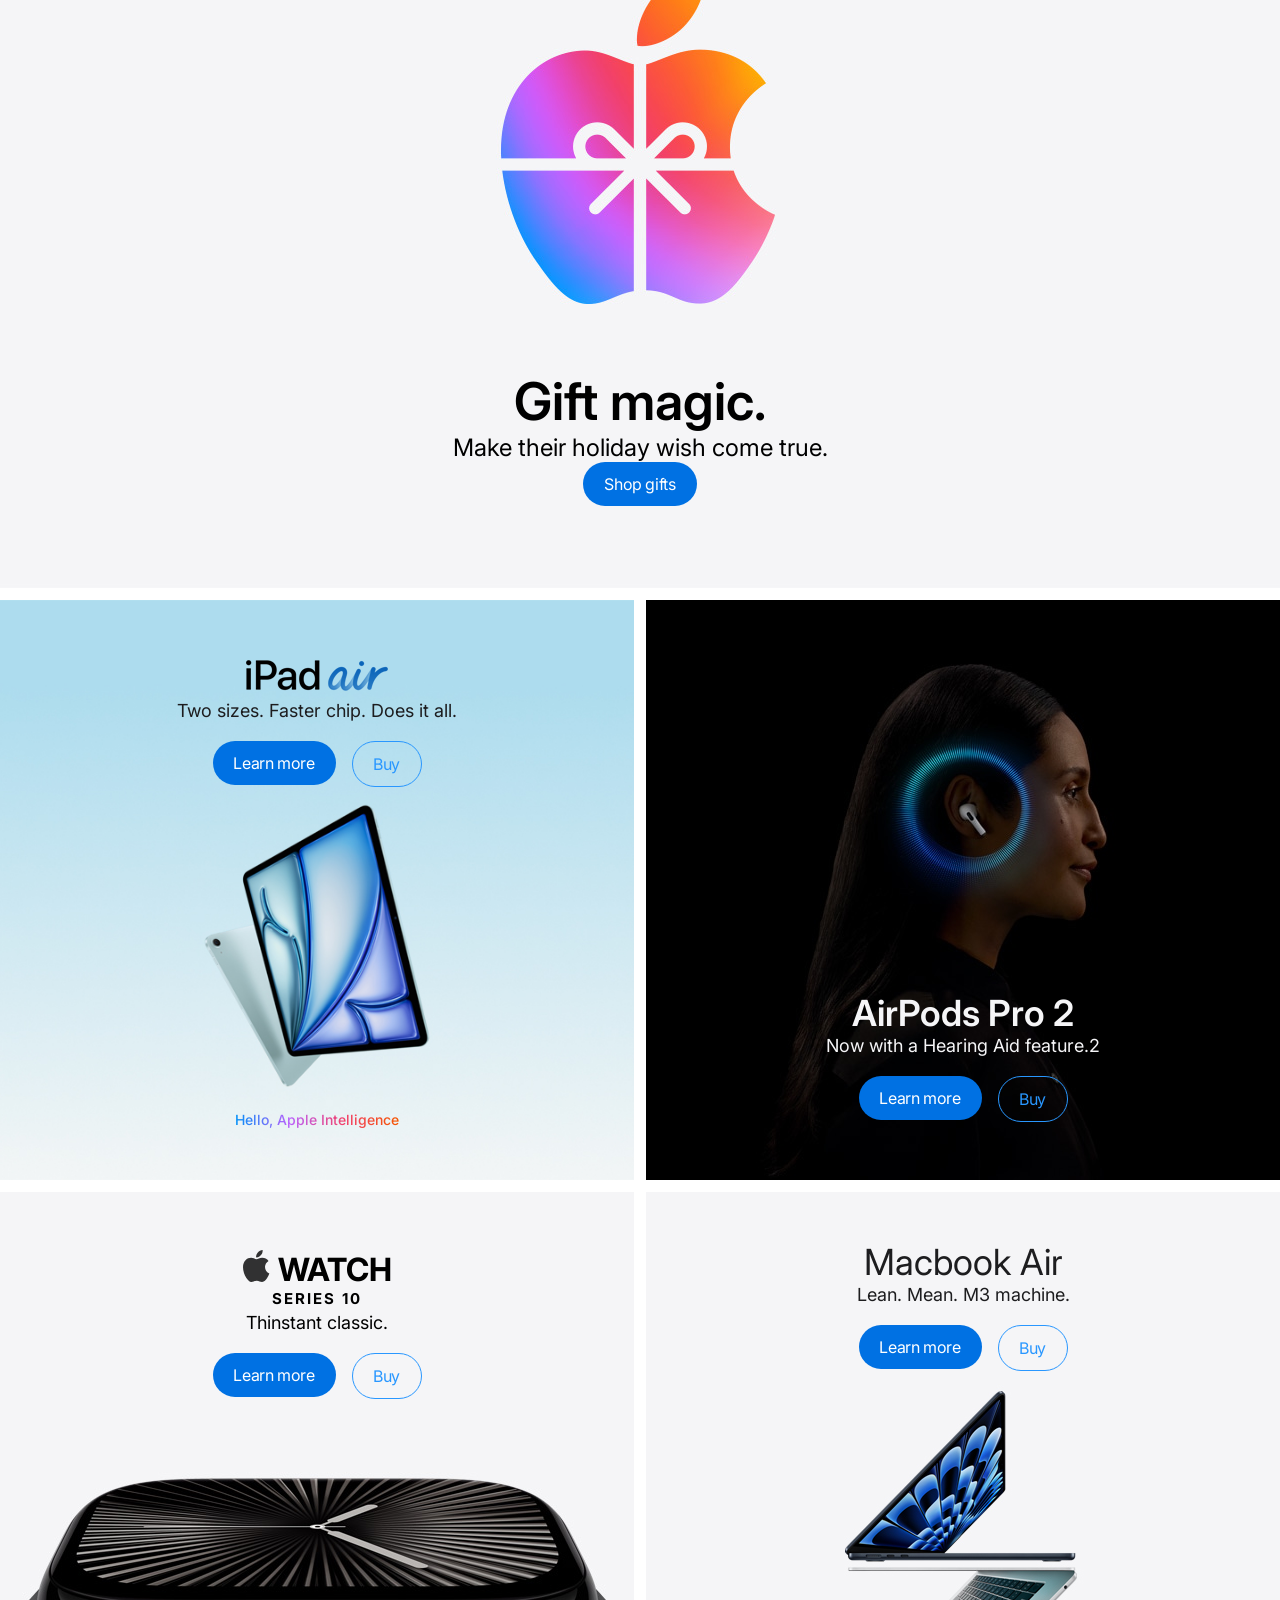
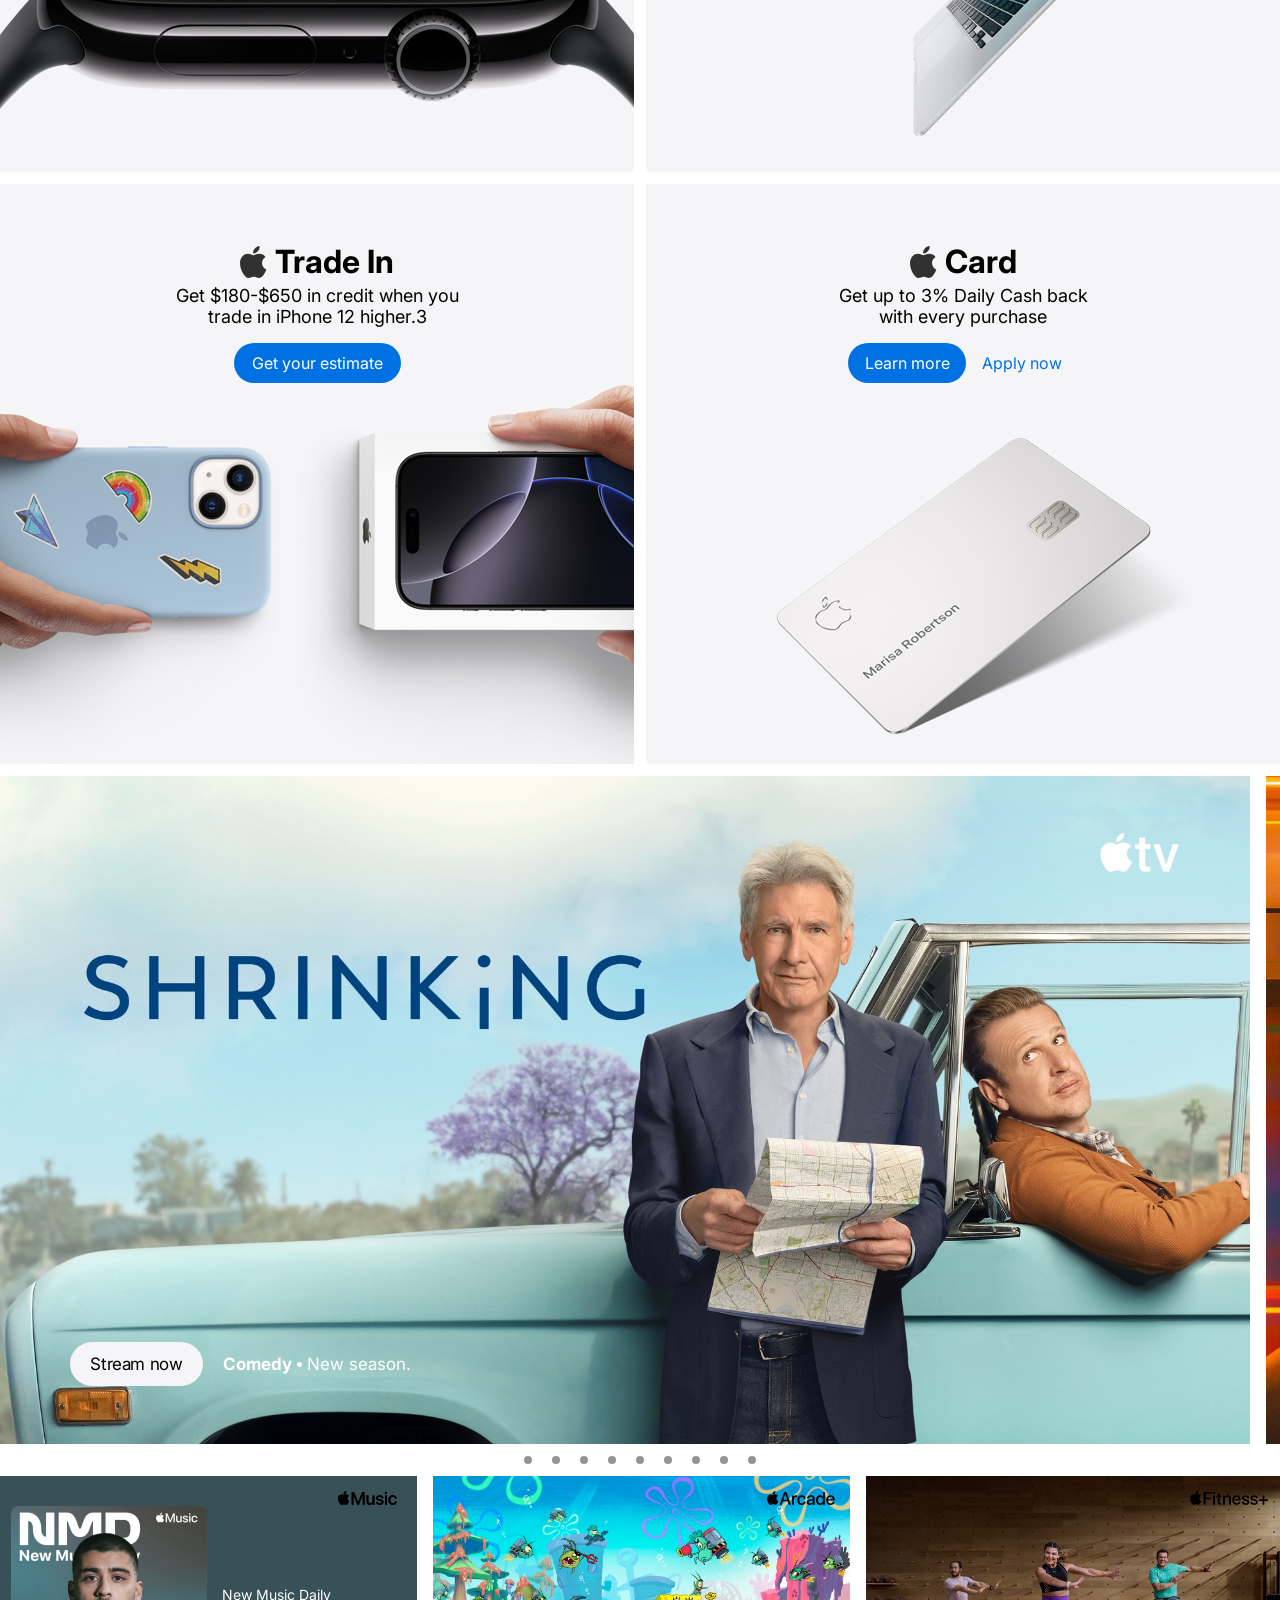
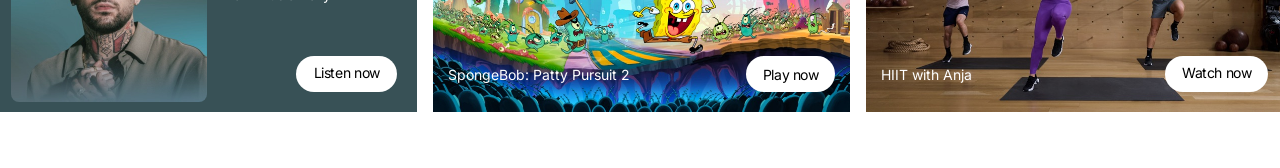
==== commit b84cfd18: "Apple Web page completed" ====
--- a/index.html
+++ b/index.html
@@ -162,7 +162,7 @@
     <!-- section7 -->
     <div class="section7">
       <div class="movie1 moviesize" id="m1">
-        <div class="m-line">
+        <div class="m-line" id="shrinking">
           <div class="streambutton"><p class="stream-b">Stream now</p></div>
           <div class="right-text">
             <p class="genre">Comedy</p>
@@ -173,7 +173,7 @@
       </div>
 
       <div class="movie2 moviesize" id="m2">
-        <div class="m-line">
+        <div class="m-line" id="hijack">
           <div class="streambutton"><p class="stream-b">Stream now</p></div>
           <div class="right-text">
             <p class="genre">Thriller</p>
@@ -184,7 +184,7 @@
       </div>
 
       <div class="movie3 moviesize" id="m3">
-        <div class="m-line">
+        <div class="m-line" id="monarch">
           <div class="streambutton"><p class="stream-b">Stream now</p></div>
           <div class="right-text">
             <p class="genre">Adventure</p>
@@ -195,7 +195,7 @@
       </div>
 
       <div class="movie4 moviesize" id="m4">
-        <div class="m-line">
+        <div class="m-line" id="tehran">
           <div class="streambutton"><p class="stream-b">Stream now</p></div>
 
           <div class="right-text">
@@ -209,7 +209,7 @@
       </div>
 
       <div class="movie5 moviesize" id="m5">
-        <div class="m-line">
+        <div class="m-line" id="f1movie">
           <div class="streambutton"><p class="stream-b">Stream now</p></div>
 
           <div class="right-text">
@@ -221,7 +221,7 @@
       </div>
 
       <div class="movie6 moviesize" id="m6">
-        <div class="m-line">
+        <div class="m-line" id="pluribus">
           <div class="streambutton"><p class="stream-b">Stream now</p></div>
           <div class="right-text">
             <p class="genre">Drama</p>
@@ -232,7 +232,7 @@
       </div>
 
       <div class="movie7 moviesize" id="m7">
-        <div class="m-line">
+        <div class="m-line" id="tedlasso">
           <div class="streambutton"><p class="stream-b">Stream now</p></div>
           <div class="right-text">
             <p class="genre">Comedy</p>
@@ -243,7 +243,7 @@
       </div>
 
       <div class="movie8 moviesize" id="m8">
-        <div class="m-line">
+        <div class="m-line" id="dropsofgods">
           <div class="streambutton"><p class="stream-b">Stream now</p></div>
           <div class="right-text">
             <p class="genre">Drama</p>
@@ -254,7 +254,7 @@
       </div>
 
       <div class="movie9 moviesize" id="m9">
-        <div class="m-line">
+        <div class="m-line" id="themorningshow">
           <div class="streambutton"><p class="stream-b">Stream now</p></div>
           <div class="right-text">
             <p class="genre">Drama</p>
@@ -300,10 +300,15 @@
           <div class="div2">
             <img class="img1-style" src="/images/img1.jpg" alt="" />
             <div class="music-rightside">
-              <img class="music-icon" src="/images/music.svg" alt="" />
+              <div class="applemusic">
+                <img class="music-icon" src="/images/music.svg" alt="" />
+              </div>
               <p class="com-text">New Music Daily</p>
-              <div class="play-button-l">
-                <p>Listen now</p>
+              <div class="s8-width390">
+                <img class="music-icon" src="/images/music.svg" alt="" />
+                <div class="play-button-l">
+                  <p id="text-text">Listen now</p>
+                </div>
               </div>
             </div>
           </div>
@@ -312,7 +317,7 @@
           <img class="arcade-icon" src="/images/arcade.svg" alt="" />
           <div class="text-button">
             <div class="text-div">
-              <p class="com-text">SpongeBob: Patty Pursuit 2</p>
+              <p class="com-text1">SpongeBob: Patty Pursuit 2</p>
             </div>
             <div class="play-button-p"><p id="text-text">Play now</p></div>
           </div>
@@ -320,7 +325,7 @@
         <div id="c3" class="com3 commercial">
           <img class="fitness-icon" src="/images/fitness.svg" alt="" />
           <div class="text-button">
-            <div class="text-div"><p class="com-text">HIIT with Anja</p></div>
+            <div class="text-div"><p class="com-text1">HIIT with Anja</p></div>
             <div class="play-button-w"><p id="text-text">Watch now</p></div>
           </div>
         </div>
@@ -328,10 +333,24 @@
           <div class="div2">
             <img class="img4-style" src="/images/img4.jpg" alt="" />
             <div class="music-rightside">
-              <img class="music-icon" src="/images/music.svg" alt="" />
-              <p class="com-text">Sabrina Carpenter: The Zane Lowe Interview</p>
-              <div class="play-button-l">
-                <p id="text-text">Listen now</p>
+              <div class="applemusic">
+                <img class="music-icon" src="/images/music.svg" alt="" />
+              </div>
+              <div>
+                <p class="com-text">
+                  Sabrina Carpenter: The Zane Lowe Interview
+                </p>
+              </div>
+              <div class="s8-width390">
+                <img
+                  id="s8-musicicon"
+                  class="music-icon"
+                  src="/images/music.svg"
+                  alt=""
+                />
+                <div class="play-button-l">
+                  <p id="text-text">Listen now</p>
+                </div>
               </div>
             </div>
           </div>
@@ -340,7 +359,7 @@
           <img class="arcade-icon" src="/images/arcade.svg" alt="" />
           <div class="text-button">
             <div class="text-div">
-              <p class="com-text">Hello Kitty Island Adventure</p>
+              <p class="com-text1">Hello Kitty Island Adventure</p>
             </div>
             <div class="play-button-p"><p id="text-text">Play now</p></div>
           </div>
@@ -348,18 +367,30 @@
         <div id="c6" class="com6 commercial">
           <img class="fitness-icon" src="/images/fitness.svg" alt="" />
           <div class="text-button">
-            <div class="text-div"><p class="com-text">Bad Bunny</p></div>
+            <div class="text-div"><p class="com-text1">Bad Bunny</p></div>
             <div class="play-button-w"><p id="text-text">Watch now</p></div>
           </div>
         </div>
         <div id="c7" class="com7 commercial">
           <div class="div2">
-            <img class="img7-style" src="/images/img7.jpg" alt="" />
+            <div class="s8-musicsize">
+              <img class="img7-style" src="/images/img7.jpg" alt="" />
+            </div>
             <div class="music-rightside">
-              <img class="music-icon" src="/images/music.svg" alt="" />
+              <div class="applemusic">
+                <img class="music-icon" src="/images/music.sсg" alt="" />
+              </div>
               <p class="com-text">A-List Pop</p>
-              <div class="play-button-l">
-                <p id="text-text">Listen now</p>
+              <div class="s8-width390">
+                <img
+                  id="s8-musicicon"
+                  class="music-icon"
+                  src="/images/music.sсg"
+                  alt=""
+                />
+                <div class="play-button-l">
+                  <p id="text-text">Listen now</p>
+                </div>
               </div>
             </div>
           </div>
@@ -369,9 +400,11 @@
             <img class="arcade-icon" src="/images/arcade.svg" alt="" />
             <div class="text-button">
               <div class="text-div">
-                <p class="com-text">PowerWash Simulator</p>
-              </div>
-              <div class="play-button-p"><p id="text-text">Play now</p></div>
+                <p class="com-text1">PowerWash Simulator</p>
+              </div>
+              <div class="play-button-p">
+                <p id="text-text" class="playtextdiv">Play now</p>
+              </div>
             </div>
           </div>
         </div>
@@ -380,7 +413,140 @@
             <img class="fitness-icon" src="/images/fitness.svg" alt="" />
             <div class="text-button">
               <div class="text-div">
-                <p class="com-text">Black History Month</p>
+                <p class="com-text1">Black History Month</p>
+              </div>
+              <div class="play-button-w"><p id="text-text">Watch now</p></div>
+            </div>
+          </div>
+        </div>
+        <div id="c1" class="com1 commercial flex-center">
+          <div class="div2">
+            <img class="img1-style" src="/images/img1.jpg" alt="" />
+            <div class="music-rightside">
+              <div class="applemusic">
+                <img class="music-icon" src="/images/music.svg" alt="" />
+              </div>
+              <p class="com-text">New Music Daily</p>
+              <div class="s8-width390">
+                <img
+                  id="s8-musicicon"
+                  class="music-icon"
+                  src="/images/music.svg"
+                  alt=""
+                />
+                <div class="play-button-l">
+                  <p id="text-text">Listen now</p>
+                </div>
+              </div>
+            </div>
+          </div>
+        </div>
+        <div id="c2" class="com2 commercial">
+          <img class="arcade-icon" src="/images/arcade.svg" alt="" />
+          <div class="text-button">
+            <div class="text-div">
+              <p class="com-text1">SpongeBob: Patty Pursuit 2</p>
+            </div>
+            <div class="play-button-p playcenter">
+              <p id="text-text">Play now</p>
+            </div>
+          </div>
+        </div>
+        <div id="c3" class="com3 commercial">
+          <img class="fitness-icon" src="/images/fitness.svg" alt="" />
+          <div class="text-button">
+            <div class="text-div"><p class="com-text1">HIIT with Anja</p></div>
+            <div class="play-button-w"><p id="text-text">Watch now</p></div>
+          </div>
+        </div>
+        <div id="c4" class="com4 commercial">
+          <div class="div2">
+            <img class="img4-style" src="/images/img4.jpg" alt="" />
+            <div class="music-rightside">
+              <div class="applemusic">
+                <img class="music-icon" src="/images/music.svg" alt="" />
+              </div>
+              <div>
+                <p class="com-text">
+                  Sabrina Carpenter: The Zane Lowe Interview
+                </p>
+              </div>
+              <div class="s8-width390">
+                <img
+                  id="s8-musicicon"
+                  class="music-icon"
+                  src="/images/music.svg"
+                  alt=""
+                />
+                <div class="play-button-l">
+                  <p id="text-text">Listen now</p>
+                </div>
+              </div>
+            </div>
+          </div>
+        </div>
+        <div class="com5 commercial">
+          <img class="arcade-icon" src="/images/arcade.svg" alt="" />
+          <div class="text-button">
+            <div class="text-div">
+              <p class="com-text1">Hello Kitty Island Adventure</p>
+            </div>
+            <div class="">
+              <div class="play-button-p playcenter">
+                <p id="text-text">Play now</p>
+              </div>
+            </div>
+          </div>
+        </div>
+        <div class="com6 commercial">
+          <img class="fitness-icon" src="/images/fitness.svg" alt="" />
+          <div class="text-button">
+            <div class="text-div"><p class="com-text1">Bad Bunny</p></div>
+            <div class="play-button-w"><p id="text-text">Watch now</p></div>
+          </div>
+        </div>
+        <div class="com7 commercial">
+          <div class="div2">
+            <img class="img7-style" src="/images/img7.jpg" alt="" />
+
+            <div class="music-rightside">
+              <div class="applemusic">
+                <img class="music-icon" src="/images/music.sсg" alt="" />
+              </div>
+              <p class="com-text">A-List Pop</p>
+              <div class="s8-width390">
+                <img
+                  id="s8-musicicon"
+                  class="music-icon"
+                  src="/images/music.sсg"
+                  alt=""
+                />
+                <div class="play-button-l">
+                  <p id="text-text">Listen now</p>
+                </div>
+              </div>
+            </div>
+          </div>
+        </div>
+        <div class="com8 commercial">
+          <div class="space-between">
+            <img class="arcade-icon" src="/images/arcade.svg" alt="" />
+            <div class="text-button">
+              <div class="text-div">
+                <p class="com-text1">PowerWash Simulator</p>
+              </div>
+              <div class="play-button-p playcenter">
+                <p id="text-text">Play now</p>
+              </div>
+            </div>
+          </div>
+        </div>
+        <div id="c9" class="com9 commercial">
+          <div class="space-between">
+            <img class="fitness-icon" src="/images/fitness.svg" alt="" />
+            <div class="text-button">
+              <div class="text-div">
+                <p class="com-text1">Black History Month</p>
               </div>
               <div class="play-button-w"><p id="text-text">Watch now</p></div>
             </div>
--- a/style.css
+++ b/style.css
@@ -236,6 +236,7 @@
 .section4 {
   display: flex;
   flex-direction: row;
+  width: 100%;
   gap: 12px;
   margin-top: 12px;
 }
@@ -243,8 +244,9 @@
   background-image: url(/images/sec3-768.jpg);
   background-size: cover;
   background-position: center;
-  width: 942px;
+
   height: 580px;
+  width: 50%;
 }
 
 .ipadimg {
@@ -286,7 +288,7 @@
   background-image: url(/images/airpod.jpg);
   background-size: cover;
   background-position: center;
-  width: 942px;
+  width: 50%;
   height: 580px;
   display: flex;
   flex-direction: column;
@@ -327,7 +329,7 @@
   background-image: url(/images/watch.jpg);
   background-size: cover;
   background-position: center;
-  width: 942px;
+  width: 50%;
   height: 580px;
 }
 .watchmain {
@@ -372,7 +374,7 @@
   background-image: url(/images/macbook.jpg);
   background-size: cover;
   background-position: center;
-  width: 942px;
+  width: 50%;
   height: 580px;
 }
 .macbookmain {
@@ -414,7 +416,7 @@
   background-image: url(/images/trade.jpg);
   background-size: cover;
   background-position: center;
-  width: 942px;
+  width: 50%;
   height: 580px;
 }
 .tradename {
@@ -443,7 +445,7 @@
   background-image: url(/images/card.jpg);
   background-size: cover;
   background-position: center;
-  width: 942px;
+  width: 50%;
   height: 580px;
 }
 .cardmain {
@@ -639,6 +641,8 @@
   align-items: center;
   letter-spacing: -0.374px;
   margin: 12px 20px 12px 20px;
+  width: 93px;
+  height: 20.5px;
 }
 .right-text {
   display: flex;
@@ -684,28 +688,32 @@
 
 /* section8 */
 .section8 {
-  display: flex;
+  overflow: hidden;
+  width: 100%;
+}
+
+.scroll-track {
+  display: flex;
+  width: max-content;
   gap: 16px;
-  overflow: hidden;
+  animation: scroll 25s linear infinite;
+}
+.scroll-track:hover {
+  animation-play-state: paused;
 }
 .commercial {
+  flex: 0 0 auto;
   width: 417px;
   height: 236px;
-  scroll-snap-align: center;
   position: relative;
 }
-.scroll-track {
-  display: flex;
-  gap: 16px;
-  animation: s 40s linear infinite;
-  height: 236px;
-}
-@keyframes s {
+
+@keyframes scroll {
   0% {
-    transform: translate(0);
+    transform: translateX(0);
   }
   100% {
-    transform: translate(-50%);
+    transform: translateX(-50%);
   }
 }
 .flex-center {
@@ -774,7 +782,7 @@
   background-size: cover;
 }
 .com9 {
-  background-image: url(/img/img9.jpg);
+  background-image: url(/images/img9.jpg);
   background-position: center;
   background-size: cover;
 }
@@ -791,17 +799,27 @@
   margin-top: 15px;
 }
 .music-icon {
-  margin-left: 334px;
-  margin-top: 15px;
+  position: absolute;
+  top: 15px;
+  right: 20px;
+}
+.com-text1 {
+  font-size: 14px;
+  font-family: Inter;
+  color: white;
+  margin: 0;
+  display: flex;
+  align-items: center;
+  margin-left: 15px;
 }
 .com-text {
   font-size: 14px;
   font-family: Inter;
   color: white;
   margin: 0;
-  display: flex;
-  align-items: center;
   margin-left: 15px;
+  position: absolute;
+  top: 110px;
 }
 .text-button {
   width: 100%;
@@ -809,7 +827,6 @@
   flex-direction: row;
   justify-content: space-between;
   position: absolute;
-
   bottom: 12px;
 }
 .tag {
@@ -853,7 +870,7 @@
   background-color: white;
   border-radius: 50px;
   display: flex;
-  justify-content: end;
+  justify-content: center;
   font-size: 14px;
   font-family: Inter;
   letter-spacing: -0.374px;
@@ -882,8 +899,10 @@
   font-family: Inter;
   letter-spacing: -0.374px;
   color: black;
-  display: flex;
   text-align: center;
+  position: absolute;
+  right: 20px;
+  bottom: 20px;
 }
 .space-between {
   display: flex;
@@ -894,22 +913,27 @@
   align-items: center;
   margin: 8px 15px 8px 15px;
 }
-.div2 {
-  display: flex;
-  flex-direction: row;
-}
+
 .music-rightside {
   display: flex;
+  justify-content: space-around;
   flex-direction: column;
+  width: 200px;
+}
+#s8-musicicon {
+  display: none;
+}
+.applemusic {
 }
 /* section9 */
 .s9-div {
   height: 56px;
+  display: flex;
+  align-items: center;
 }
 .s9-playbutton {
-  position: relative;
-  top: 16px;
-  right: 1880px;
+  display: flex;
+  margin-left: 1900px;
   width: 24px;
   height: 24px;
 }
@@ -921,6 +945,9 @@
   .menu-icon {
     display: block;
   }
+  .navbar {
+    width: 768px;
+  }
   .nav {
     justify-content: space-between;
     padding-right: 15px;
@@ -930,7 +957,181 @@
     width: 444px;
     text-align: center;
   }
-}
+  .section1 {
+    background-image: url(/images/sec1-768.jpg);
+  }
+  .iphone16 {
+    font-size: 42px;
+  }
+  .section2 {
+    background-image: url(/images/sec2-768.jpg);
+    height: 650px;
+  }
+  .hello {
+    font-size: 22px;
+    margin-top: 4px;
+  }
+  .buybutton {
+    margin-top: 16px;
+  }
+  .section3 {
+    height: 650px;
+  }
+  .gift {
+    font-size: 42px;
+  }
+  .sec3-text1 {
+    font-size: 22px;
+  }
+  .shopborder {
+    margin-top: 5px;
+  }
+  .section4left {
+    height: 490px;
+  }
+  .section4right {
+    height: 490px;
+  }
+  .ipadimg {
+    margin-top: 42px;
+  }
+  .learn-buy {
+    margin-top: 16px;
+  }
+  .airpod {
+    font-size: 30px;
+  }
+  .sec4textbottom {
+    margin-bottom: 42px;
+  }
+  .sec4-hello {
+    margin-top: 250px;
+  }
+  .watch {
+    height: 490px;
+  }
+  .watchmain {
+    margin-top: 46px;
+  }
+  .macbook {
+    height: 490px;
+  }
+  .sec5-apple {
+    height: 27px;
+  }
+  .watch-watch {
+    font-size: 28px;
+  }
+  .watch-series {
+    height: 13px;
+  }
+  .macbookmain {
+    margin-top: 42px;
+  }
+  .macbookair {
+    font-size: 30px;
+  }
+  .trade {
+    height: 490px;
+  }
+  .card {
+    height: 490px;
+  }
+  .sec5-apple {
+    height: 27px;
+  }
+  .tradename {
+    font-size: 28px;
+  }
+  .cardname {
+    font-size: 28px;
+  }
+  .trademain {
+    margin-top: 46px;
+  }
+  .cardmain {
+    margin-top: 46px;
+  }
+  .section7 {
+    height: 368px;
+  }
+  .moviesize {
+    min-width: 689px;
+    height: 368px;
+  }
+  .m-line {
+    margin-top: 305px;
+    margin-left: 30px;
+    display: flex;
+  }
+
+  .com-text {
+    font-size: 17px;
+  }
+  .section8 {
+    height: 161px;
+  }
+  .commercial {
+    width: 286px;
+    height: 161px;
+  }
+  .img1-style {
+    width: 110px;
+    height: 110px;
+    border-radius: 5px;
+  }
+  .img4-style {
+    width: 110px;
+    height: 110px;
+    border-radius: 5px;
+  }
+  .img7-style {
+    width: 110px;
+    height: 110px;
+    border-radius: 5px;
+  }
+  .com-text1 {
+    font-size: 12px;
+  }
+  #text-text {
+    font-size: 12px;
+    margin: 0;
+
+    margin-top: 4px;
+  }
+
+  .play-button-w {
+    width: 80px;
+    height: 24px;
+  }
+  .play-button-p {
+    width: 80px;
+    height: 24px;
+  }
+  .play-button-l {
+    width: 80px;
+    height: 24px;
+  }
+  .com-text {
+    display: none;
+  }
+  .music-icon {
+    width: 50px;
+  }
+  .s9-div {
+    width: 768px;
+    height: 24px;
+    margin-top: 16px;
+    margin-bottom: 28px;
+    margin-right: 18px;
+  }
+  .s9-playbutton {
+    margin: 0;
+    position: absolute;
+    left: 730px;
+  }
+}
+
 @media screen and (max-width: 390px) {
   .navbar {
     width: 390px;
@@ -939,18 +1140,6 @@
     width: 328px;
     text-align: center;
   }
-}
-
-/* sec1-mobile */
-@media screen and (max-width: 768px) {
-  .section1 {
-    background-image: url(/images/sec1-768.jpg);
-  }
-  .iphone16 {
-    font-size: 42px;
-  }
-}
-@media screen and (max-width: 390px) {
   .section1 {
     background-image: url(/images/sec1-390.jpg);
     background-size: cover;
@@ -958,21 +1147,23 @@
     width: 390px;
     height: 500px;
   }
+  body {
+    margin-top: 120px;
+  }
   .hello {
     font-size: 18px;
   }
   .sec1-text {
-    display: flex;
-    justify-content: center;
-    align-items: center;
-    flex-direction: column;
+    position: relative;
+    top: 300px;
   }
 
   .iphone16 {
     font-size: 30px;
+    margin-top: 36px;
   }
   .hello {
-    font-size: 24px;
+    font-size: 22px;
   }
   .learn-buy {
     font-size: 16px;
@@ -983,10 +1174,14 @@
     gap: 16px;
   }
   .learnmore {
-    width: 123px;
-    height: 44px;
+    width: 107px;
+    height: 36px;
     background-color: #0071e3;
     border-radius: 50px;
+  }
+  .learnmore2 {
+    width: 107px;
+    height: 36px;
   }
   .buy {
     width: 68px;
@@ -999,89 +1194,63 @@
     display: flex;
     justify-content: center;
     align-items: center;
-    padding: 12px 20px;
+    padding: 8px 16px;
     color: #fff;
     margin: 0;
     letter-spacing: -0.374px;
-  }
-  .text2 {
+    font-size: 14px;
+  }
+  .text1-2 {
     font-family: Inter;
     display: flex;
     justify-content: center;
     align-items: center;
-    padding: 12px 20px;
-    color: #2997ff;
+    padding: 8px 16px;
+    color: black;
     margin: 0;
     letter-spacing: -0.374px;
-  }
-}
-/* section-2 */
-@media screen and (max-width: 768px) {
-  .section2 {
-    background-image: url(/images/sec2-768.jpg);
-    height: 650px;
-  }
-  .hello {
-    font-size: 22px;
-    margin-top: 4px;
-  }
-  .buybutton {
-    margin-top: 16px;
-  }
-}
-@media screen and (max-width: 390px) {
+    font-size: 14px;
+  }
+  .buy {
+    width: 66px;
+    height: 36px;
+  }
+  .buy2 {
+    width: 66px;
+    height: 36px;
+  }
+  .text2 {
+    padding: 8px 20px;
+  }
+  .text2-2 {
+    padding: 8px 20px;
+  }
   .section2 {
     background-image: url(/images/sec2390.jpg);
     width: 390px;
     height: 500px;
   }
-}
-/* section-3 */
-@media screen and (max-width: 768px) {
-  .section3 {
-    height: 650px;
-  }
   .gift {
-    font-size: 42px;
+    font-size: 30px;
   }
   .sec3-text1 {
-    font-size: 22px;
+    font-size: 18px;
   }
   .shopborder {
-    margin-top: 5px;
-  }
-}
-@media screen and (max-width: 390px) {
-  .section3 {
-    width: 390px;
-    height: 500px;
-  }
-}
-/* section-4 */
-@media screen and (max-width: 768px) {
-  .section4left {
-    height: 490px;
-  }
-  .section4right {
-    height: 490px;
-  }
-  .ipadimg {
-    margin-top: 42px;
-  }
-  .learn-buy {
-    margin-top: 16px;
-  }
-  .airpod {
-    font-size: 30px;
-  }
-  .sec4textbottom {
-    margin-bottom: 42px;
-  }
-  .sec4-hello {
-    margin-top: 250px;
-  }
-}
-@media screen and (max-width: 390px) {
+    width: 107px;
+    height: 36px;
+  }
+  .sec3button {
+    font-size: 14px;
+    margin: 8px 16px 8px 16px;
+  }
+  .text2 {
+    font-size: 14px;
+  }
+  .buy {
+    width: 66px;
+    height: 36px;
+  }
   .section4 {
     width: 390px;
     display: flex;
@@ -1095,35 +1264,10 @@
     width: 390px;
     height: 500px;
   }
-}
-/* section-5 */
-@media screen and (max-width: 768px) {
-  .watch {
-    height: 490px;
-  }
-  .watchmain {
-    margin-top: 46px;
-  }
-  .macbook {
-    height: 490px;
-  }
-  .sec5-apple {
-    height: 27px;
-  }
-  .watch-watch {
-    font-size: 28px;
-  }
-  .watch-series {
-    height: 13px;
-  }
-  .macbookmain {
-    margin-top: 42px;
-  }
-  .macbookair {
-    font-size: 30px;
-  }
-}
-@media screen and (max-width: 390px) {
+  .buy {
+    width: 66px;
+    height: 36px;
+  }
   .section5 {
     width: 390px;
     display: flex;
@@ -1137,32 +1281,13 @@
     width: 390px;
     height: 500px;
   }
-}
-/* section-6 */
-@media screen and (max-width: 768px) {
-  .trade {
-    height: 490px;
-  }
-  .card {
-    height: 490px;
-  }
-  .sec5-apple {
-    height: 27px;
-  }
-  .tradename {
-    font-size: 28px;
-  }
-  .cardname {
-    font-size: 28px;
-  }
-  .trademain {
-    margin-top: 46px;
-  }
-  .cardmain {
-    margin-top: 46px;
-  }
-}
-@media screen and (max-width: 390px) {
+  .watch-series {
+    font-size: 13px;
+  }
+  .buy {
+    width: 66px;
+    height: 36px;
+  }
   .section6 {
     width: 390px;
     display: flex;
@@ -1176,27 +1301,10 @@
     width: 390px;
     height: 500px;
   }
-}
-/* section7mobile */
-@media screen and (max-width: 768px) {
-  .section7 {
-    height: 368px;
-  }
-  .moviesize {
-    min-width: 689px;
-    height: 368px;
-  }
-  .m-line {
-    margin-top: 305px;
-    margin-left: 30px;
-    display: flex;
-  }
-
-  .com-text {
-    font-size: 17px;
-  }
-}
-@media screen and (max-width: 390px) {
+  .buy {
+    width: 66px;
+    height: 36px;
+  }
   .section7 {
     width: 390px;
     height: 495px;
@@ -1221,6 +1329,33 @@
     gap: 16px;
     margin-bottom: 30px;
   }
+  #shrinking {
+    margin-top: 365px;
+  }
+  #hijack {
+    margin-top: 344px;
+  }
+  #monarch {
+    margin-top: 364px;
+  }
+  #tehran {
+    margin-top: 323px;
+  }
+  #f1movie {
+    margin-top: 345px;
+  }
+  #pluribus {
+    margin-top: 366px;
+  }
+  #tedlasso {
+    margin-top: 366px;
+  }
+  #dropsofgods {
+    margin-top: 366px;
+  }
+  #themorningshow {
+    margin-top: 366px;
+  }
   .right-text {
     display: flex;
     flex-direction: column;
@@ -1228,8 +1363,8 @@
   }
   .streambutton {
     order: 2;
-    display: flex;
-    justify-content: center;
+    position: relative;
+    left: 55.5px;
   }
   .streamb {
     display: flex;
@@ -1245,17 +1380,6 @@
   .m-text {
     text-align: center;
   }
-}
-/* section8 */
-@media screen and (max-width: 768px) {
-  .section8 {
-    height: 161px;
-  }
-  .commercial {
-    width: 286px;
-  }
-}
-@media screen and (max-width: 390px) {
   .section8 {
     height: 254px;
   }
@@ -1264,17 +1388,50 @@
     height: 254px;
     background-position: center;
   }
+  .com5 {
+    background-image: url(/images/hellokitty390.jpg);
+  }
+  .com6 {
+    background-image: url(/images/badbunny390.jpg);
+  }
+  .com9 {
+    background-image: url(/images/bhistorymonth.jpg);
+  }
+  .div2 {
+    display: flex;
+    flex-direction: column;
+    align-items: center;
+    justify-content: center;
+  }
+  .music-icon {
+    display: none;
+  }
+  .arcade-icon {
+    display: none;
+  }
+  .fitness-icon {
+    display: none;
+  }
   .img1-style {
     width: 114px;
     height: 114px;
+    position: absolute;
+    right: 35px;
+    bottom: 76px;
   }
   .img4-style {
     width: 114px;
     height: 114px;
+    position: absolute;
+    right: 35px;
+    bottom: 76px;
   }
   .img7-style {
     width: 114px;
     height: 114px;
+    position: absolute;
+    right: 35px;
+    bottom: 76px;
   }
   .text-button {
     display: flex;
@@ -1283,21 +1440,77 @@
     gap: 8px;
   }
   .play-button-p {
+    display: flex;
     justify-content: center;
+    margin: 0;
+  }
+  .fplaycenter {
+    display: flex;
+    justify-content: cen;
+  }
+  .playcenter {
+    display: flex;
+    justify-content: center;
+  }
+  #text-text {
+    margin: 0;
+    display: flex;
+    justify-content: center;
+    margin-top: 4px;
   }
   .play-button-l {
+    position: absolute;
+    right: 50px;
+    bottom: 20px;
+  }
+  .play-button-w {
+    position: relative;
+    left: 40px;
+  }
+  .com-text {
+    display: none;
+  }
+  .com-text1 {
+    margin: 0;
+    display: flex;
     justify-content: center;
   }
-  .play-button-w {
+
+  .text-div {
     display: flex;
     justify-content: center;
   }
-  .com-text {
-    display: flex;
-    justify-content: center;
-  }
-  .text-div {
-    display: flex;
-    justify-content: center;
-  }
-}
+
+  .img4-style {
+    display: flex;
+    align-items: center;
+    margin: 0;
+  }
+  .img1-style {
+    display: flex;
+    align-items: center;
+    margin: 0;
+  }
+  .img7-style {
+    display: flex;
+    align-items: center;
+    margin: 0;
+  }
+  .s8-width390 {
+    display: flex;
+    flex-direction: column;
+  }
+  .s9-div {
+    width: 390px;
+    height: 24px;
+    margin-bottom: 12px;
+    margin-right: 12px;
+  }
+  .s9-playbutton {
+    width: 12px;
+    height: 12px;
+    margin: 0;
+    position: relative;
+    left: 370px;
+  }
+}
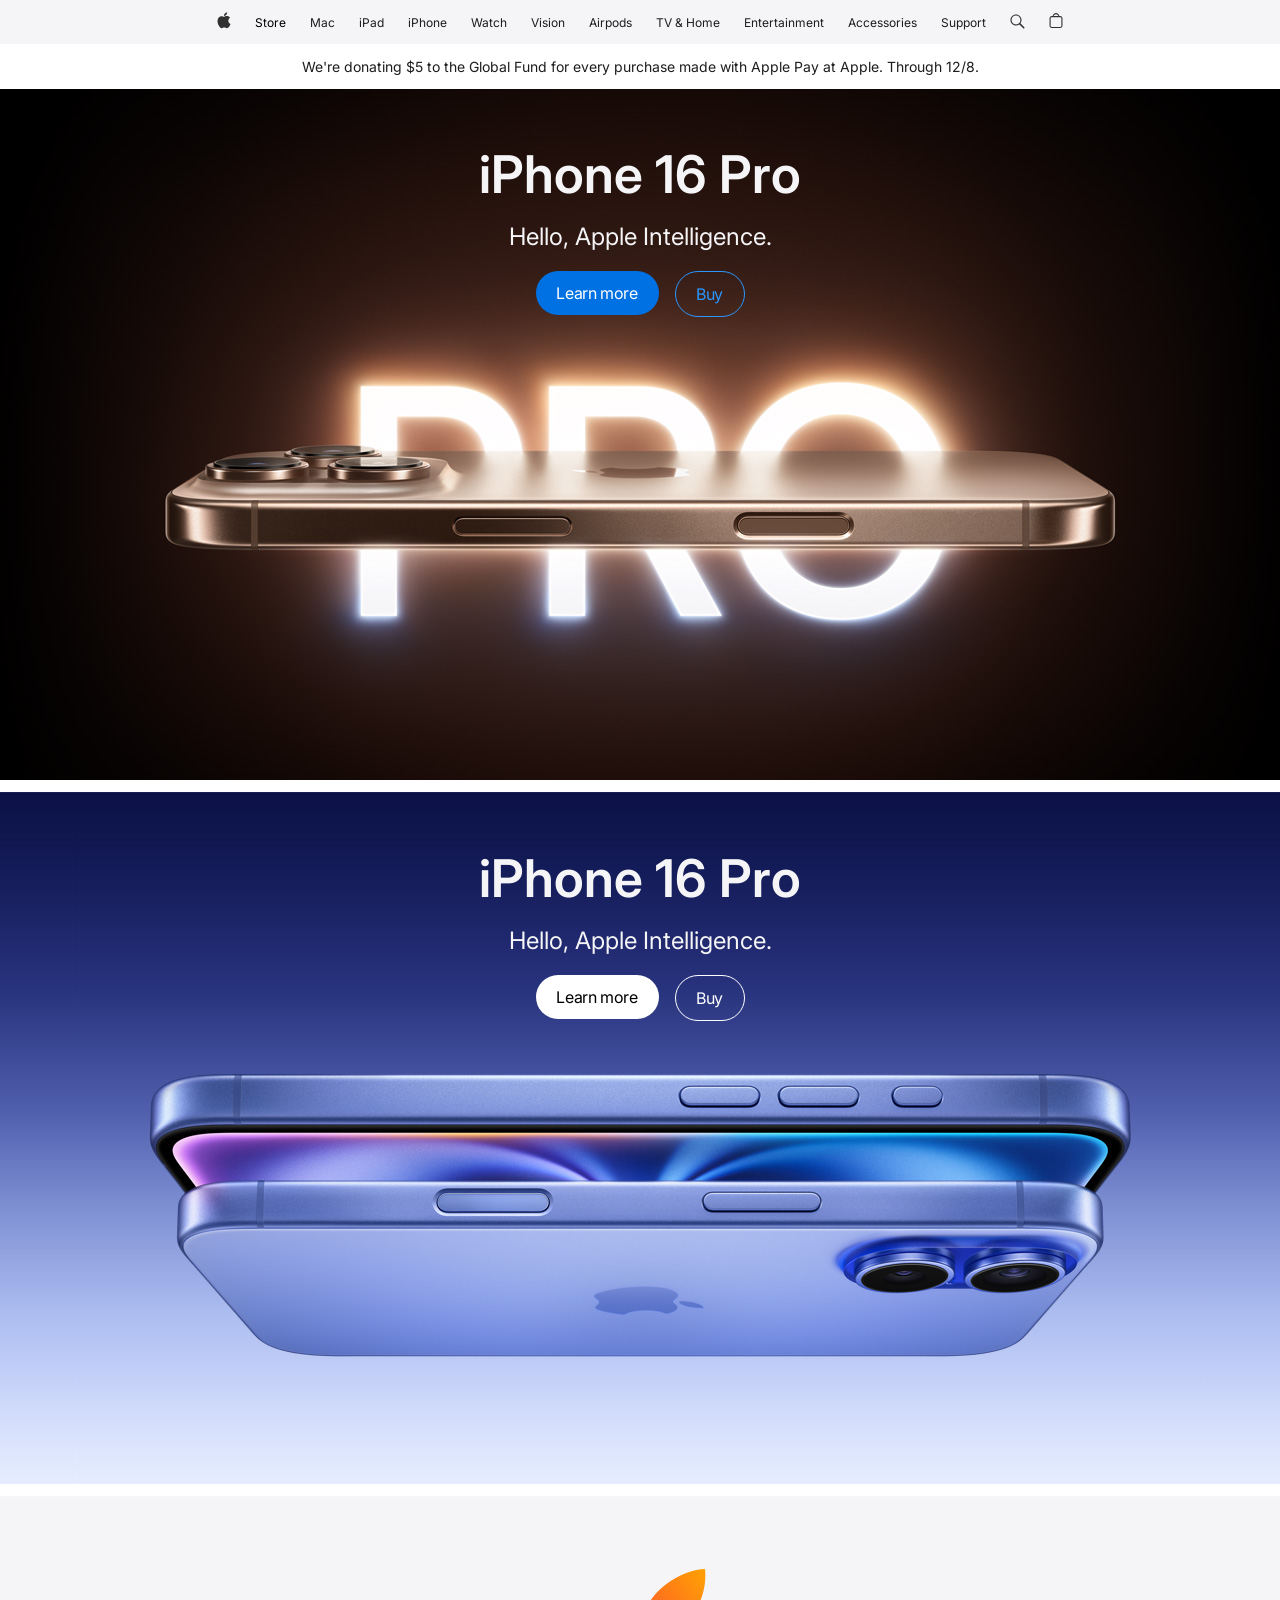
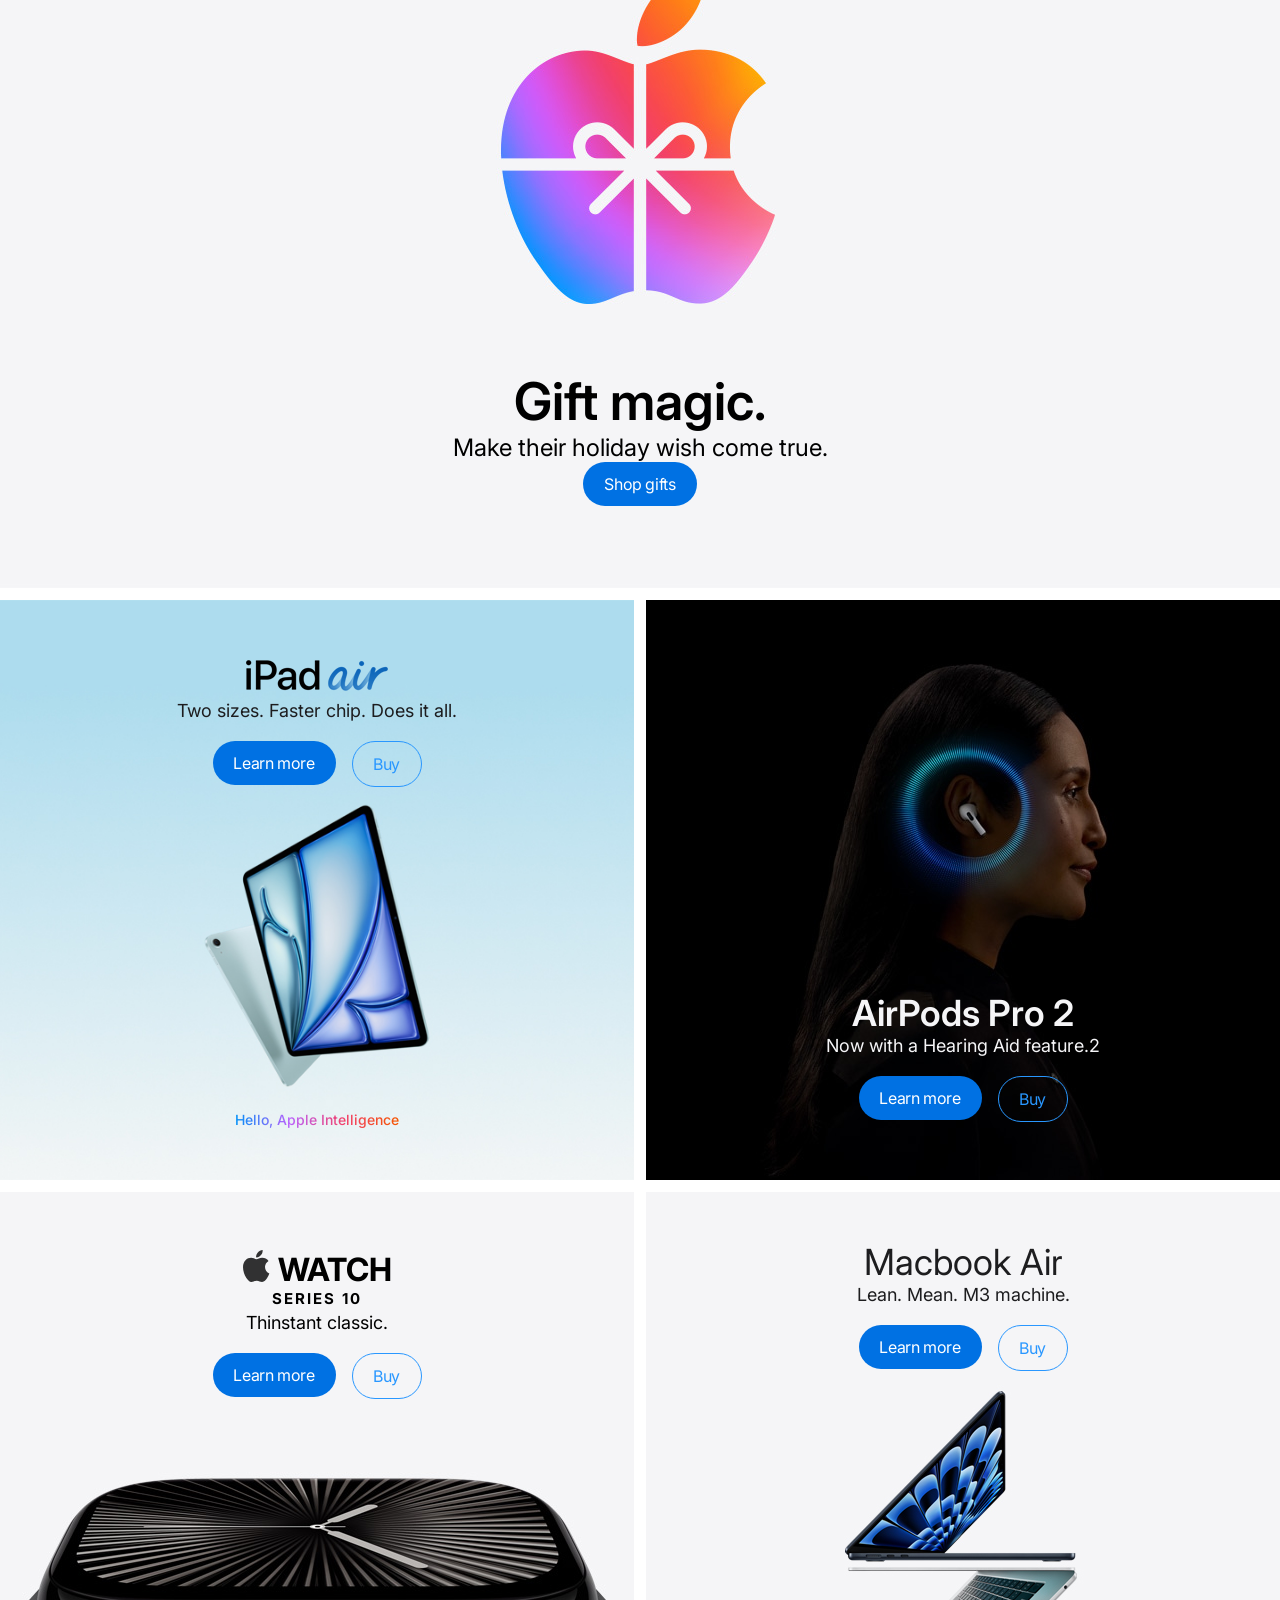
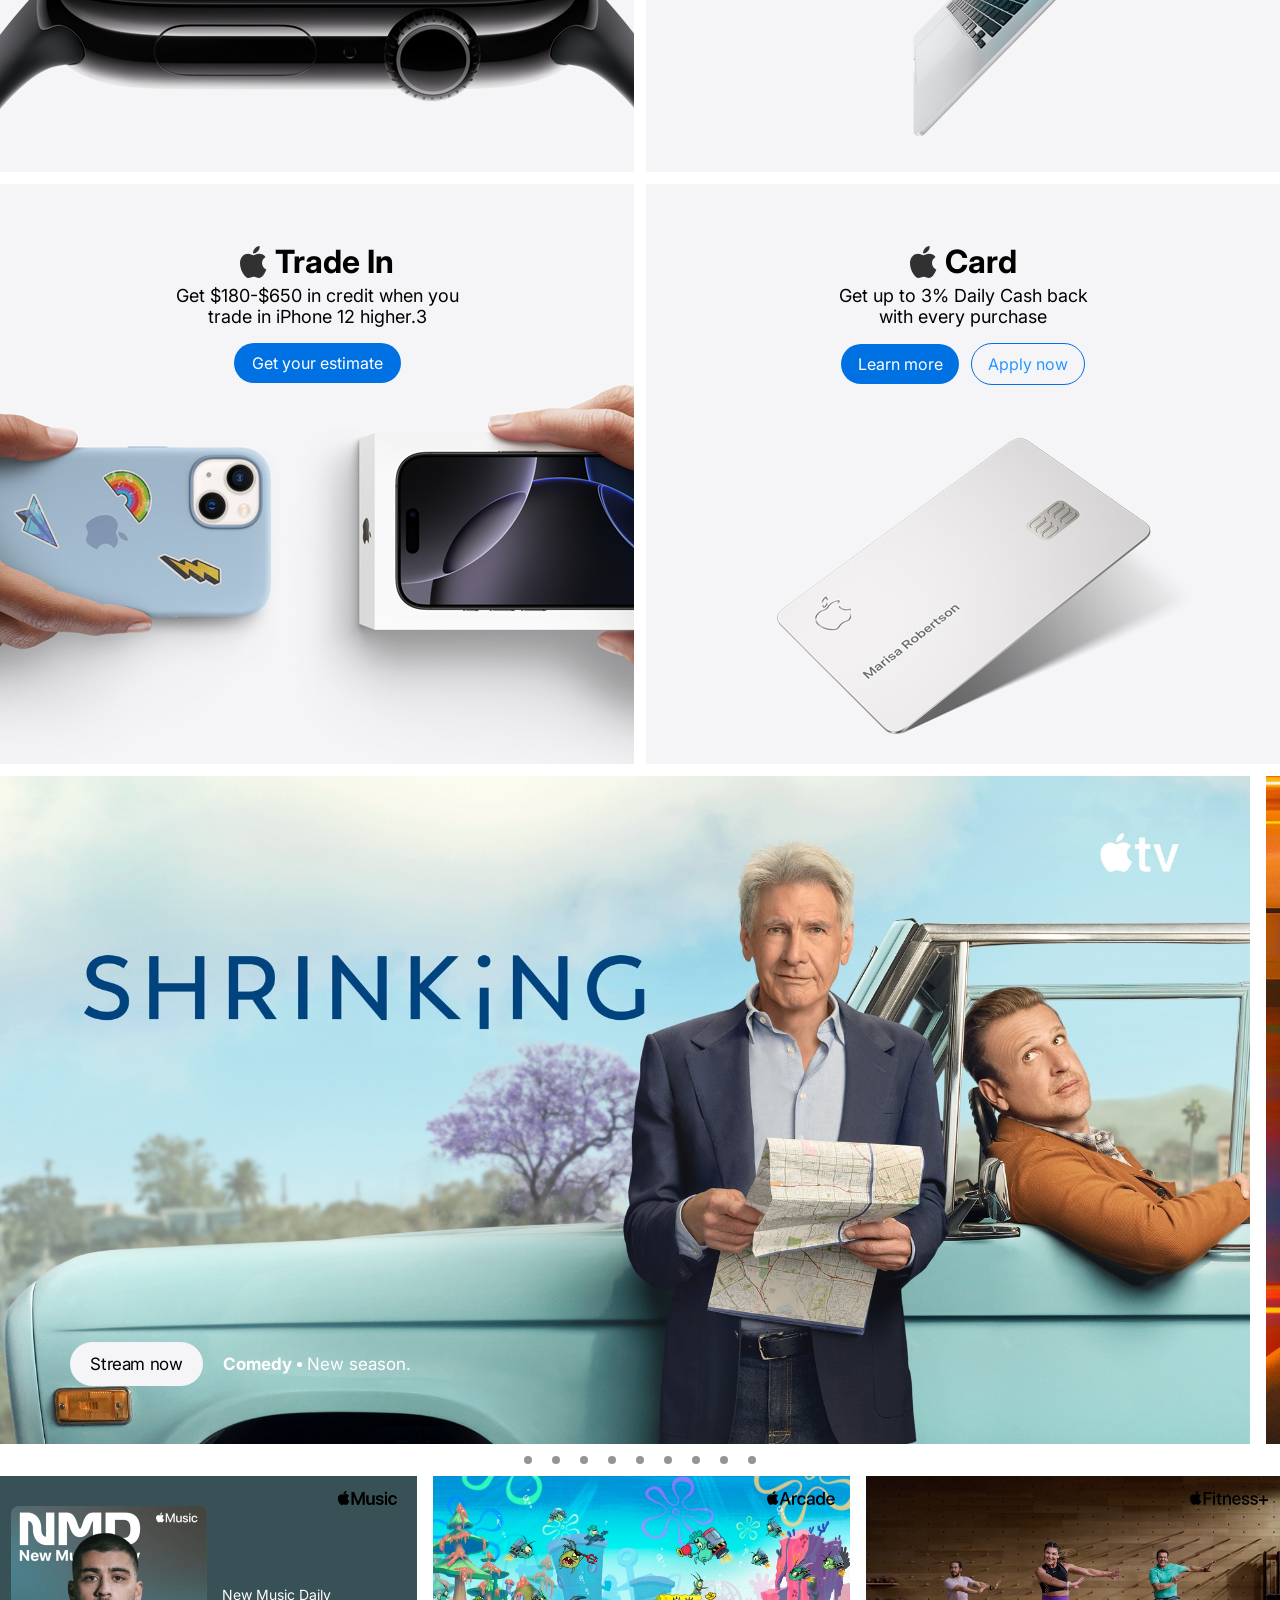
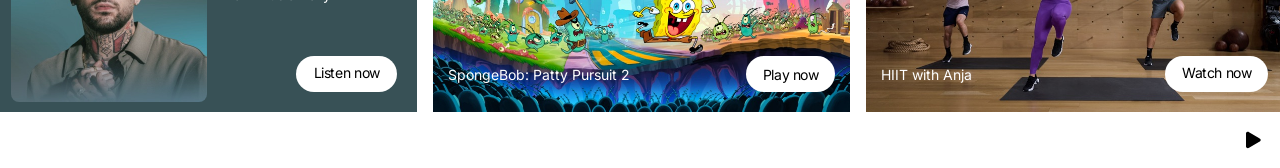
==== commit 90285fee: "section8&9 fixed" ====
--- a/index.html
+++ b/index.html
@@ -81,7 +81,7 @@
           <img class="ipadimg" src="/images/ipadair.png" alt="" />
           <p class="ipadtext">Two sizes. Faster chip. Does it all.</p>
           <div class="learn-buy">
-            <div class="learnmore"><p class="text1">Learn more</p></div>
+            <div class="learnmore ibutton"><p class="text1">Learn more</p></div>
             <div class="buy"><p class="text2">Buy</p></div>
           </div>
           <p class="sec4-hello">Hello, Apple Intelligence</p>
@@ -92,7 +92,7 @@
           <p class="airpod">AirPods Pro 2</p>
           <p class="airpodtext">Now with a Hearing Aid feature.2</p>
           <div class="learn-buy sec4buttons">
-            <div class="learnmore"><p class="text1">Learn more</p></div>
+            <div class="learnmore ibutton"><p class="text1">Learn more</p></div>
             <div class="buy"><p class="text2">Buy</p></div>
           </div>
         </div>
@@ -109,7 +109,7 @@
           <p class="watch-series">SERIES 10</p>
           <p class="watch-text">Thinstant classic.</p>
           <div class="learn-buy">
-            <div class="learnmore"><p class="text1">Learn more</p></div>
+            <div class="learnmore ibutton"><p class="text1">Learn more</p></div>
             <div class="buy"><p class="text2">Buy</p></div>
           </div>
         </div>
@@ -119,7 +119,7 @@
           <p class="macbookair">Macbook Air</p>
           <p class="macbooktext">Lean. Mean. M3 machine.</p>
           <div class="learn-buy">
-            <div class="learnmore"><p class="text1">Learn more</p></div>
+            <div class="learnmore ibutton"><p class="text1">Learn more</p></div>
             <div class="buy"><p class="text2">Buy</p></div>
           </div>
         </div>
@@ -135,7 +135,7 @@
           </div>
           <p class="tradetext1">Get $180-$650 in credit when you</p>
           <p class="tradetext2">trade in iPhone 12 higher.3</p>
-          <div class="tradebutton">
+          <div class="tradebutton trade-wh">
             <p class="tradeb-text">Get your estimate</p>
           </div>
         </div>
@@ -152,7 +152,7 @@
             <div class="cardbutton-1">
               <p class="cardb-text1">Learn more</p>
             </div>
-            <div class="carbutton-2">
+            <div class="cardbutton-2">
               <p class="cardb-text2">Apply now</p>
             </div>
           </div>
@@ -403,7 +403,7 @@
                 <p class="com-text1">PowerWash Simulator</p>
               </div>
               <div class="play-button-p">
-                <p id="text-text" class="playtextdiv">Play now</p>
+                <p id="text-text">Play now</p>
               </div>
             </div>
           </div>
@@ -447,7 +447,7 @@
             <div class="text-div">
               <p class="com-text1">SpongeBob: Patty Pursuit 2</p>
             </div>
-            <div class="play-button-p playcenter">
+            <div class="play-button-p">
               <p id="text-text">Play now</p>
             </div>
           </div>
--- a/style.css
+++ b/style.css
@@ -57,7 +57,7 @@
 /* section1 */
 .section1 {
   background-image: url(/images/sec1.jpg);
-
+  width: 100%;
   height: 692px;
   background-position: center;
   background-size: cover;
@@ -74,6 +74,7 @@
   right: 0;
   left: 0;
 }
+
 .iphone16 {
   color: #f5f5f7;
   font-family: Inter;
@@ -522,6 +523,7 @@
   justify-content: center;
   align-items: center;
   margin-top: 16px;
+  gap: 12px;
 }
 .cardbutton-1 {
   border-radius: 50px;
@@ -530,7 +532,7 @@
   height: 40px;
 }
 .cardbutton-2 {
-  border: 5px solid #0071e3;
+  border: 1px solid #0071e3;
   border-radius: 50px;
   width: 112px;
   height: 40px;
@@ -550,7 +552,7 @@
   display: flex;
   justify-content: center;
   align-items: center;
-  color: #0071e3;
+  color: #2997ff;
   font-family: Inter;
   font-size: 16px;
   font-weight: 400;
@@ -871,6 +873,7 @@
   border-radius: 50px;
   display: flex;
   justify-content: center;
+  align-items: center;
   font-size: 14px;
   font-family: Inter;
   letter-spacing: -0.374px;
@@ -927,13 +930,14 @@
 }
 /* section9 */
 .s9-div {
-  height: 56px;
-  display: flex;
-  align-items: center;
+  width: 100%;
+  display: flex;
+  justify-content: flex-end;
+  margin-top: 16px;
+  margin-bottom: 16px;
 }
 .s9-playbutton {
-  display: flex;
-  margin-left: 1900px;
+  margin-right: 16px;
   width: 24px;
   height: 24px;
 }
@@ -1016,7 +1020,7 @@
   .macbook {
     height: 490px;
   }
-  .sec5-apple {
+  .carbutton .sec5-apple {
     height: 27px;
   }
   .watch-watch {
@@ -1095,8 +1099,6 @@
   }
   #text-text {
     font-size: 12px;
-    margin: 0;
-
     margin-top: 4px;
   }
 
@@ -1117,18 +1119,6 @@
   }
   .music-icon {
     width: 50px;
-  }
-  .s9-div {
-    width: 768px;
-    height: 24px;
-    margin-top: 16px;
-    margin-bottom: 28px;
-    margin-right: 18px;
-  }
-  .s9-playbutton {
-    margin: 0;
-    position: absolute;
-    left: 730px;
   }
 }
 
@@ -1183,6 +1173,7 @@
     width: 107px;
     height: 36px;
   }
+
   .buy {
     width: 68px;
     height: 44px;
@@ -1437,17 +1428,15 @@
     display: flex;
     flex-direction: column;
     text-align: center;
+    justify-content: flex-end;
+    align-items: center;
     gap: 8px;
   }
   .play-button-p {
     display: flex;
     justify-content: center;
-    margin: 0;
-  }
-  .fplaycenter {
-    display: flex;
-    justify-content: cen;
-  }
+  }
+
   .playcenter {
     display: flex;
     justify-content: center;
@@ -1460,12 +1449,8 @@
   }
   .play-button-l {
     position: absolute;
-    right: 50px;
     bottom: 20px;
-  }
-  .play-button-w {
-    position: relative;
-    left: 40px;
+    left: 55px;
   }
   .com-text {
     display: none;
@@ -1500,17 +1485,8 @@
     display: flex;
     flex-direction: column;
   }
-  .s9-div {
-    width: 390px;
-    height: 24px;
-    margin-bottom: 12px;
-    margin-right: 12px;
-  }
   .s9-playbutton {
-    width: 12px;
-    height: 12px;
-    margin: 0;
-    position: relative;
-    left: 370px;
-  }
-}
+    width: 16px;
+    height: 16px;
+  }
+}
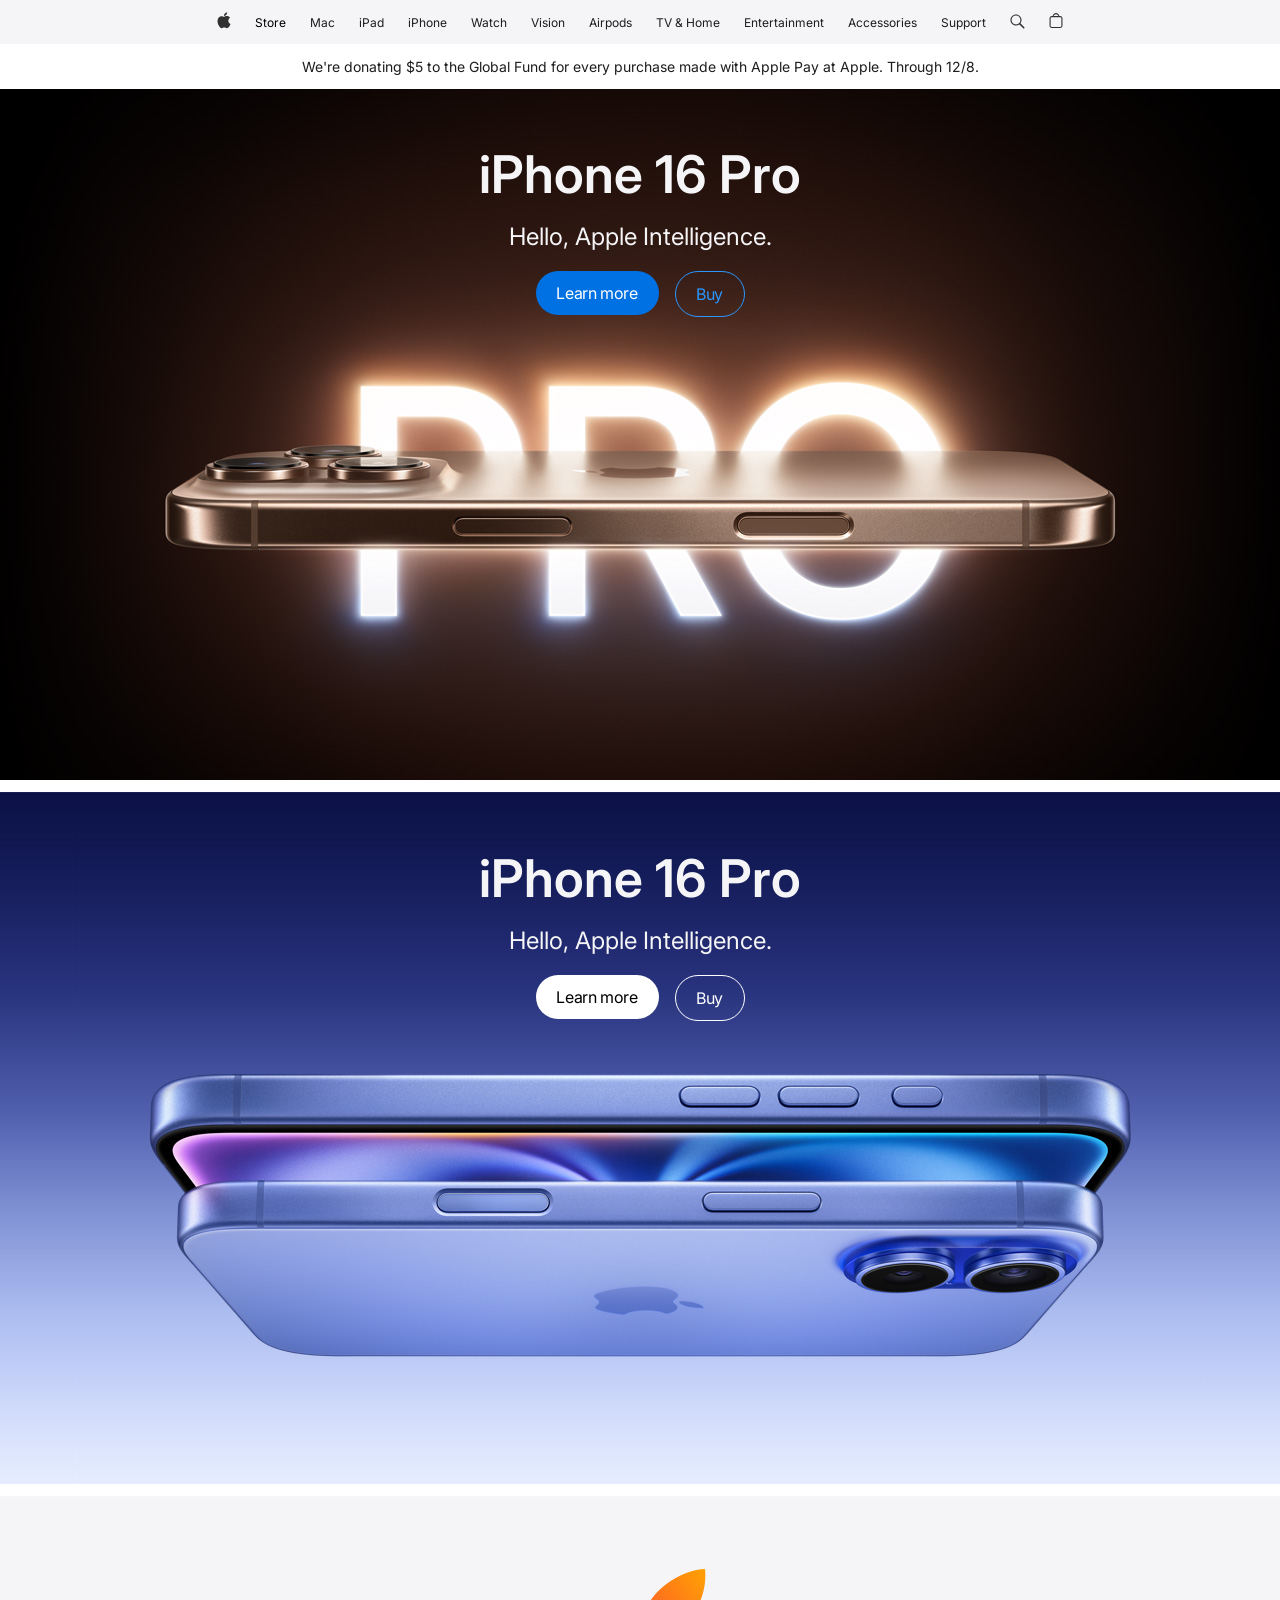
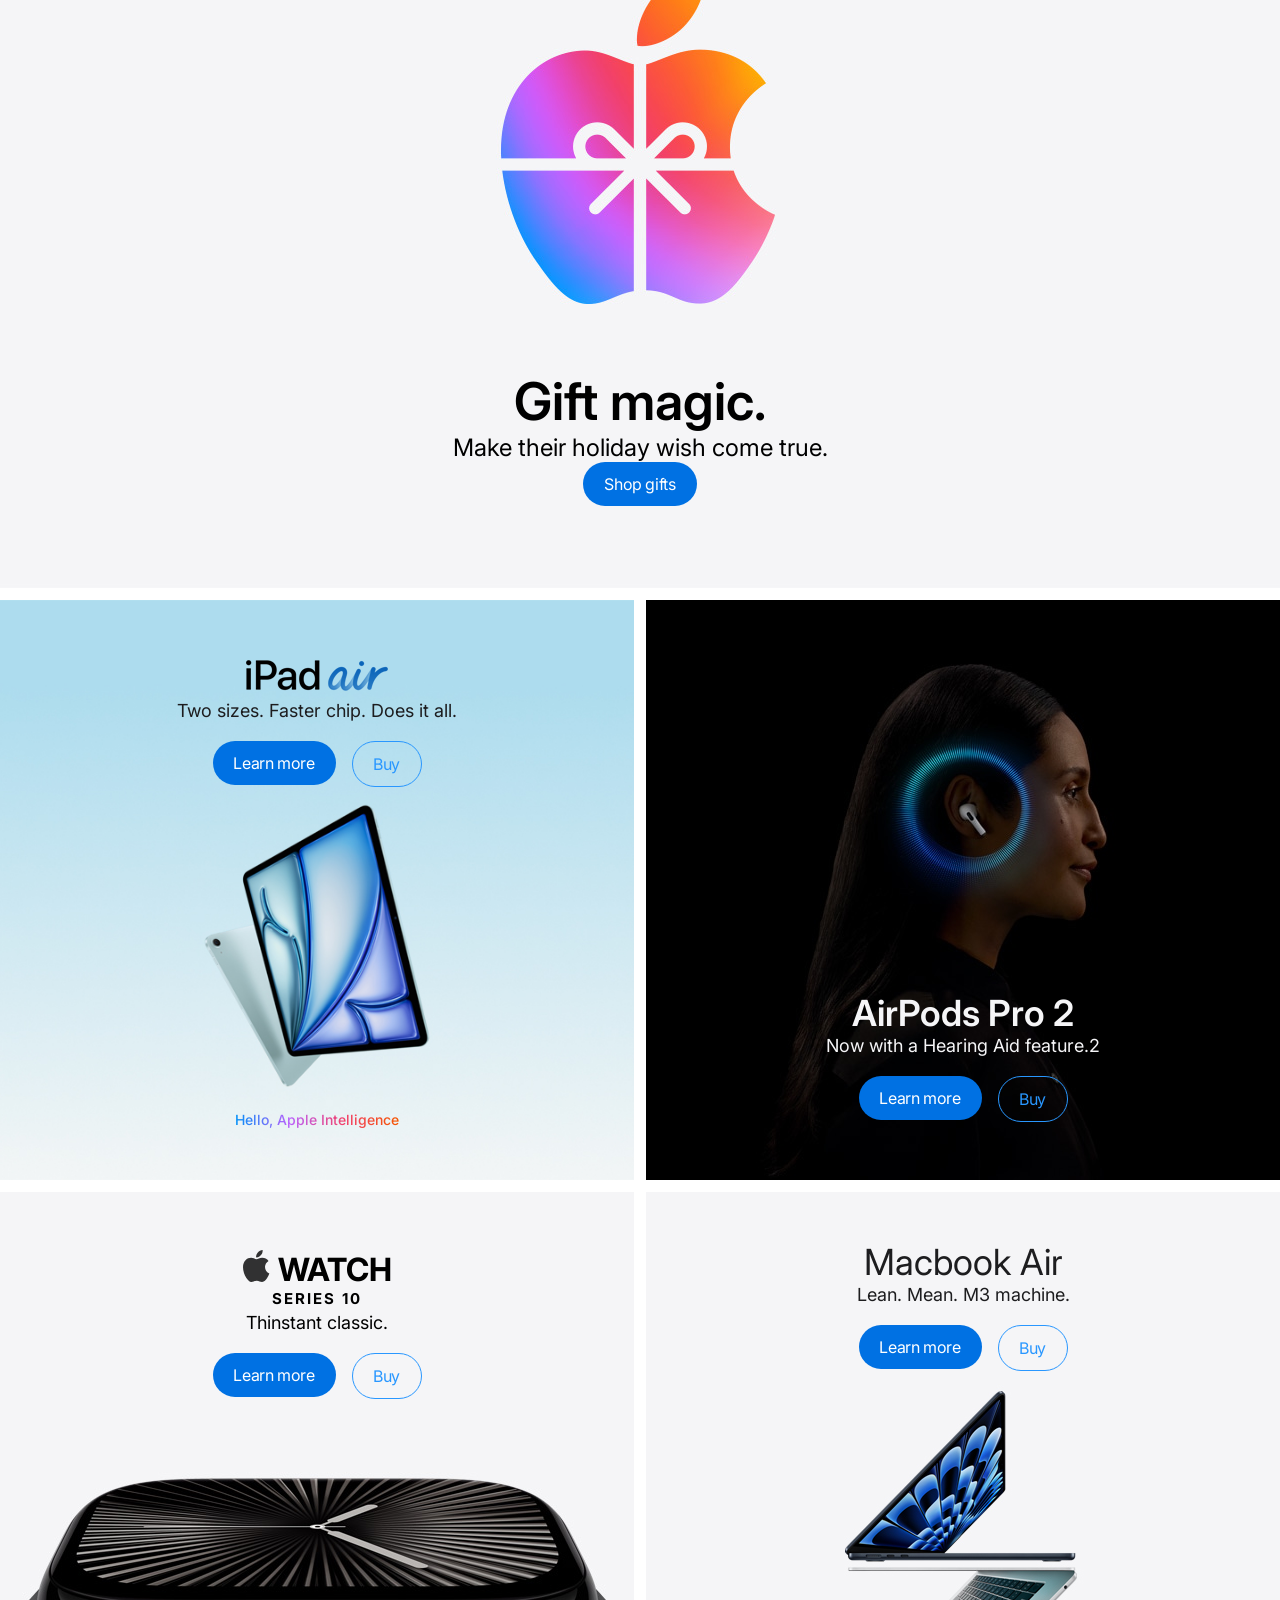
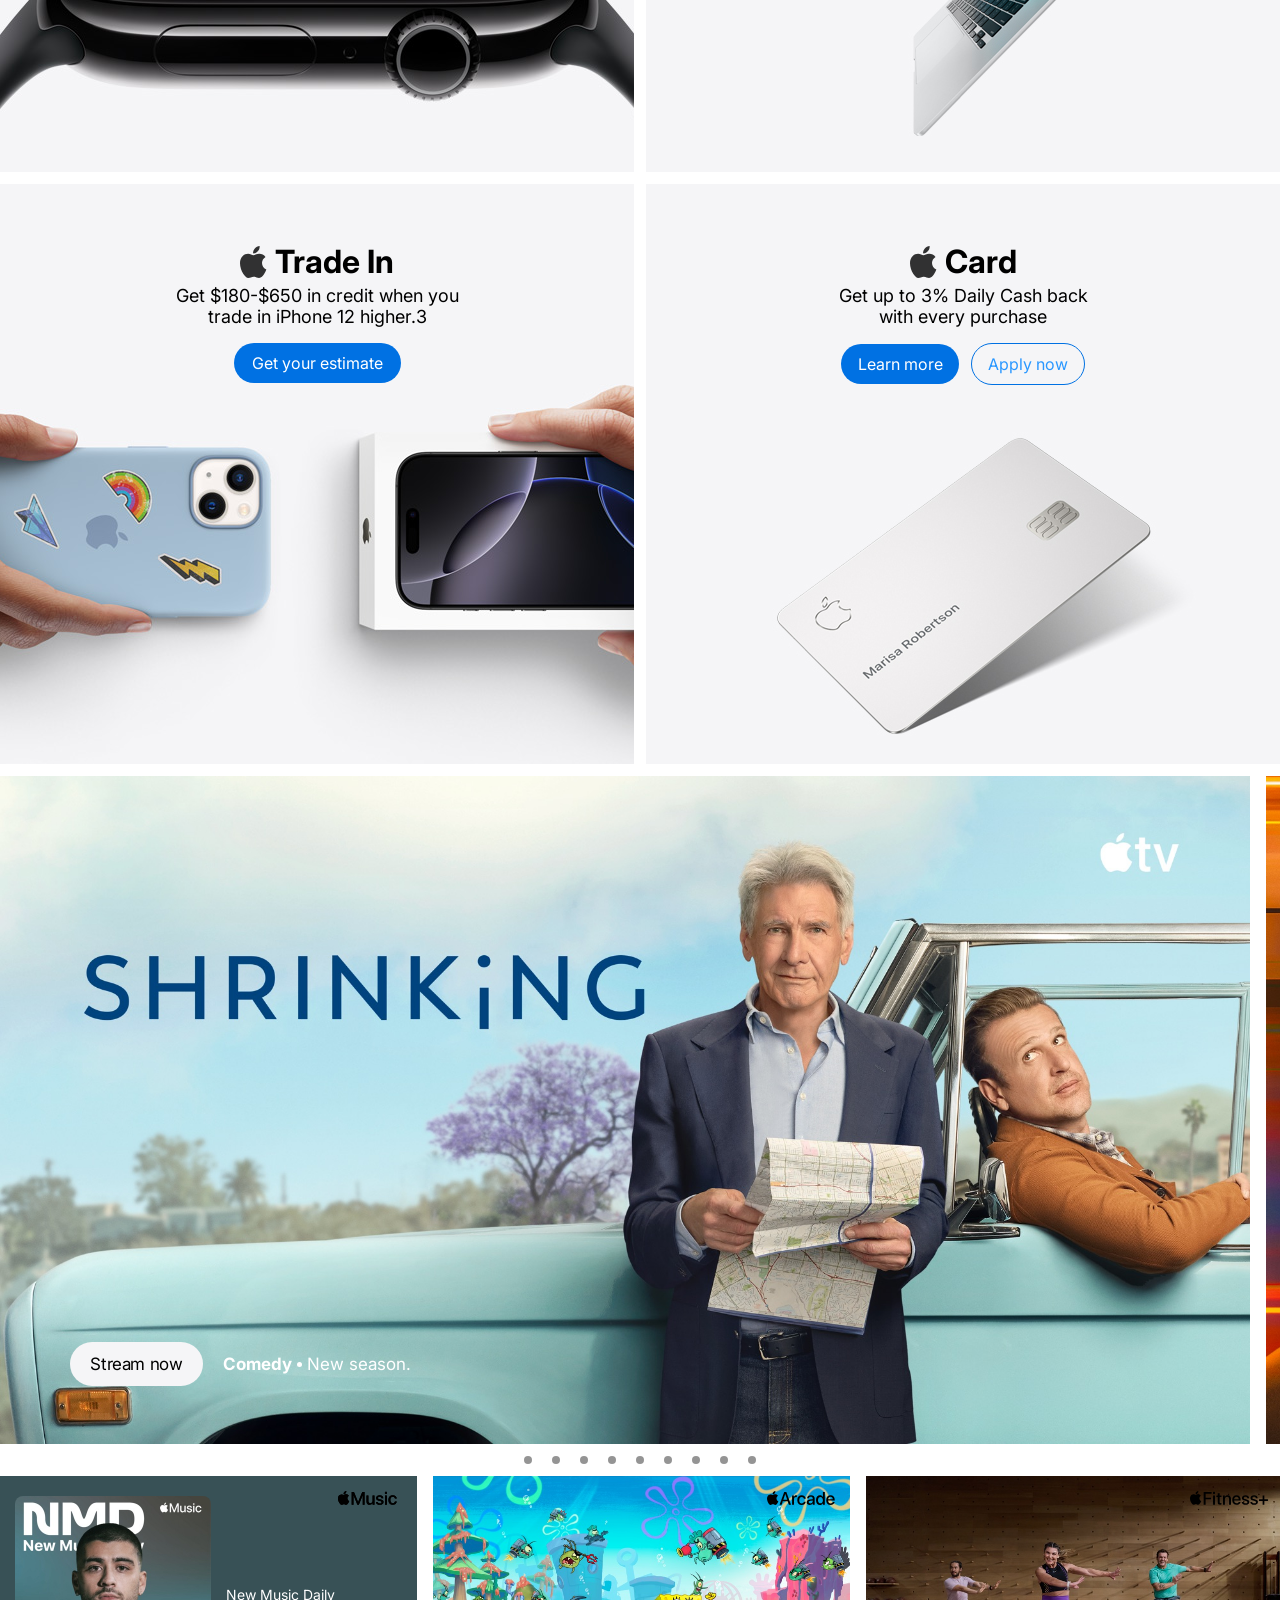
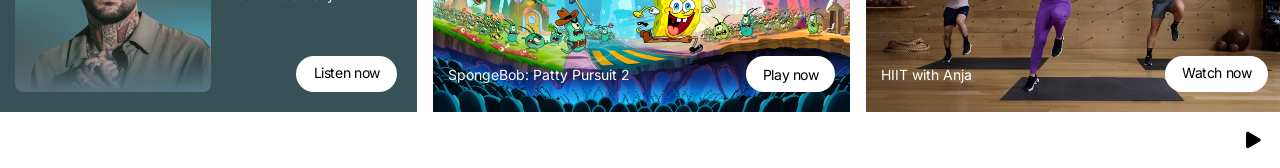
==== commit 2c0cab8d: "Apple-Web completed" ====
--- a/index.html
+++ b/index.html
@@ -296,7 +296,7 @@
     <!-- section8 -->
     <div class="section8">
       <div class="scroll-track">
-        <div id="c1" class="com1 commercial flex-center">
+        <div id="c1" class="com1 commercial">
           <div class="div2">
             <img class="img1-style" src="/images/img1.jpg" alt="" />
             <div class="music-rightside">
--- a/style.css
+++ b/style.css
@@ -718,11 +718,7 @@
     transform: translateX(-50%);
   }
 }
-.flex-center {
-  display: flex;
-  align-items: center;
-  justify-content: center;
-}
+
 .com1 {
   background-color: #385156;
   width: 417px;
@@ -734,6 +730,7 @@
   height: 196px;
   border-radius: 8px;
   margin-top: 20px;
+  margin-left: 15px;
 }
 .svg1 {
   color: white;
@@ -926,8 +923,7 @@
 #s8-musicicon {
   display: none;
 }
-.applemusic {
-}
+
 /* section9 */
 .s9-div {
   width: 100%;
@@ -1080,10 +1076,14 @@
     height: 161px;
   }
   .img1-style {
+    display: flex;
+    justify-content: center;
     width: 110px;
     height: 110px;
     border-radius: 5px;
-  }
+    margin-left: 15px;
+  }
+
   .img4-style {
     width: 110px;
     height: 110px;
@@ -1099,6 +1099,7 @@
   }
   #text-text {
     font-size: 12px;
+    margin: 0;
     margin-top: 4px;
   }
 
@@ -1173,7 +1174,6 @@
     width: 107px;
     height: 36px;
   }
-
   .buy {
     width: 68px;
     height: 44px;
